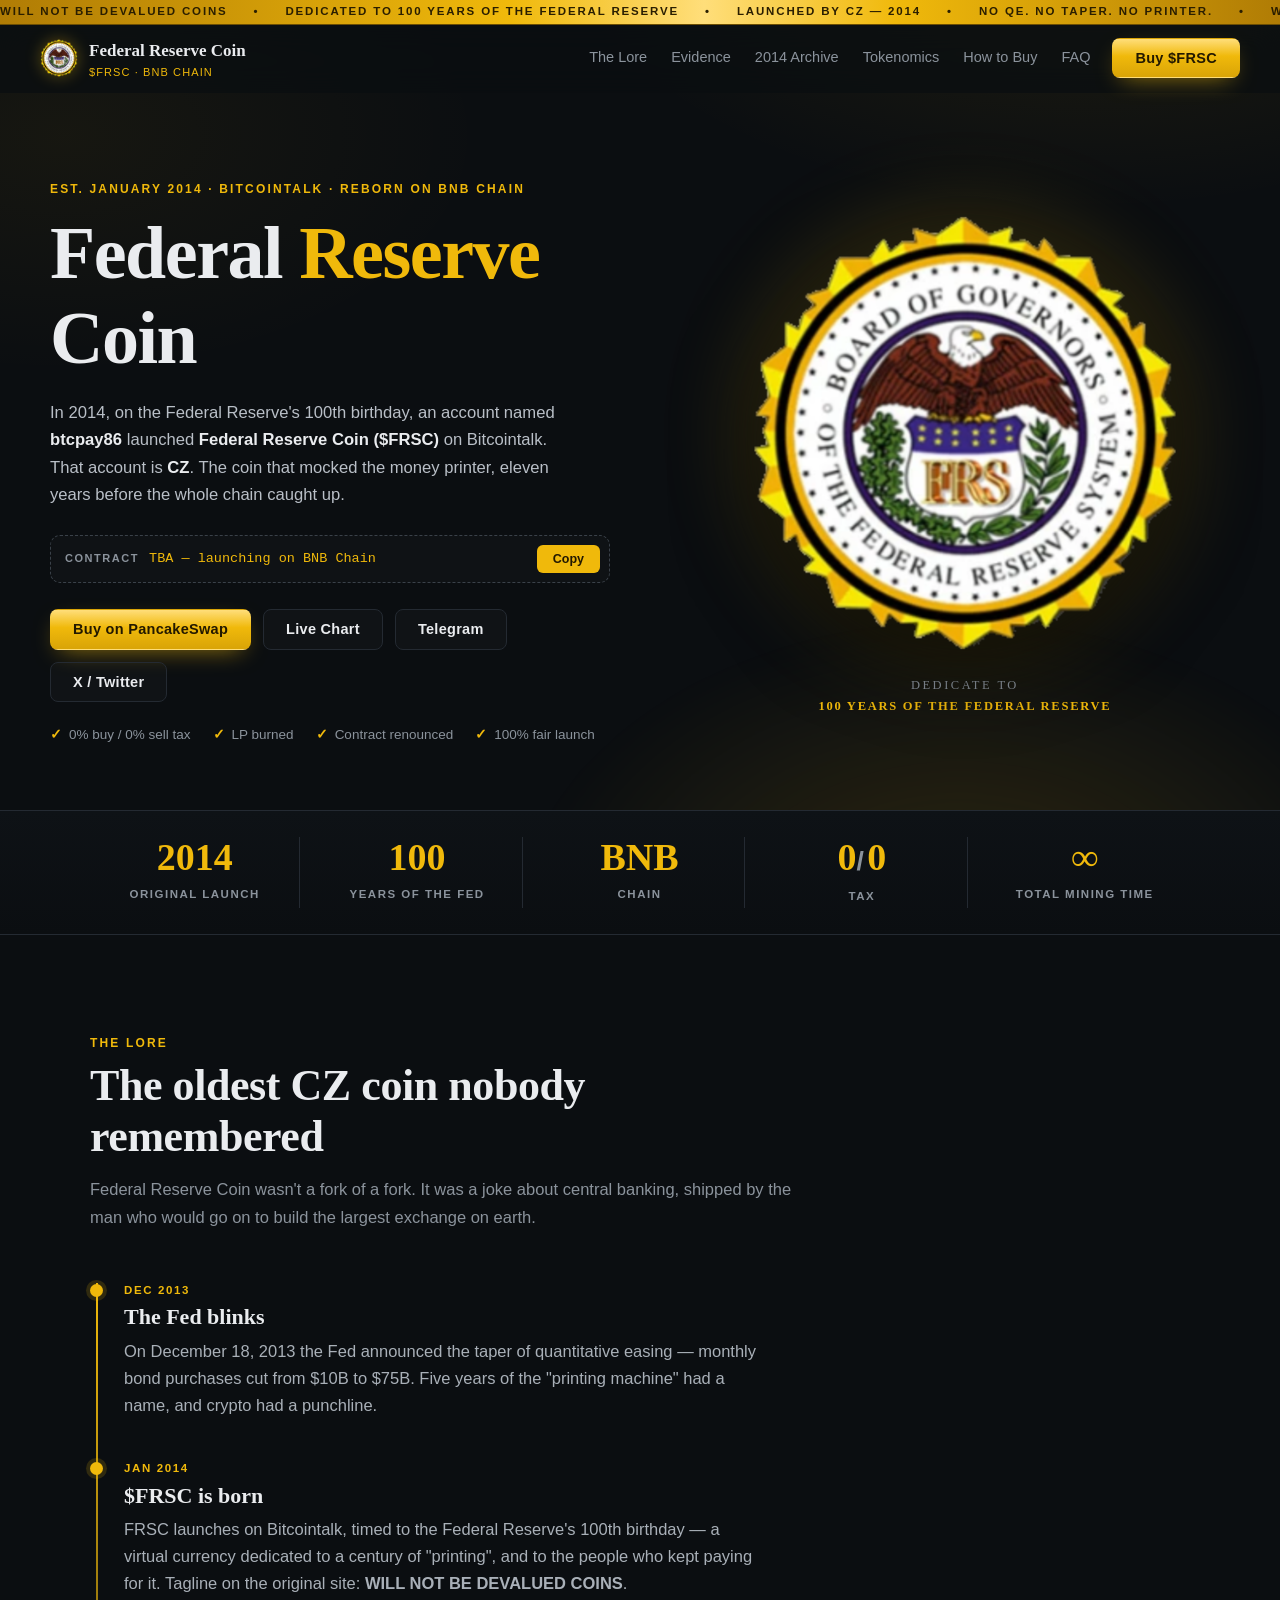
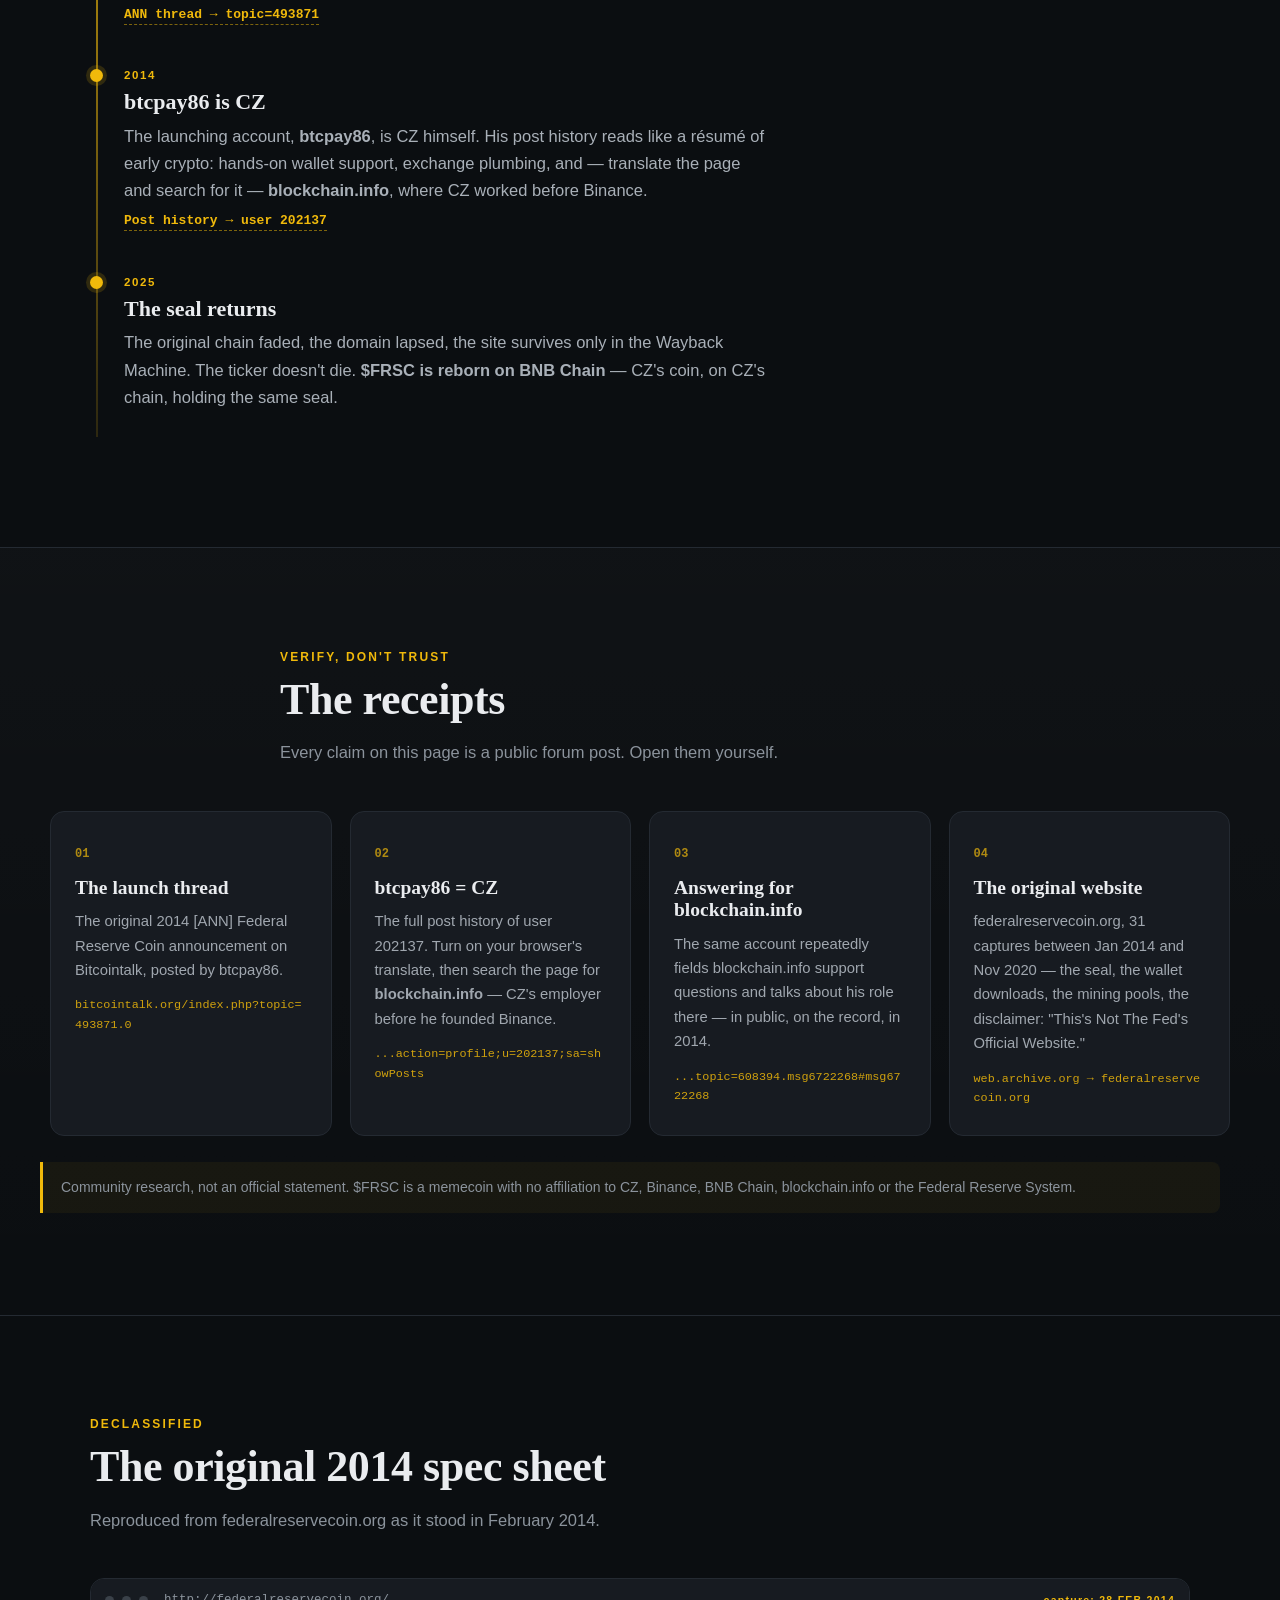
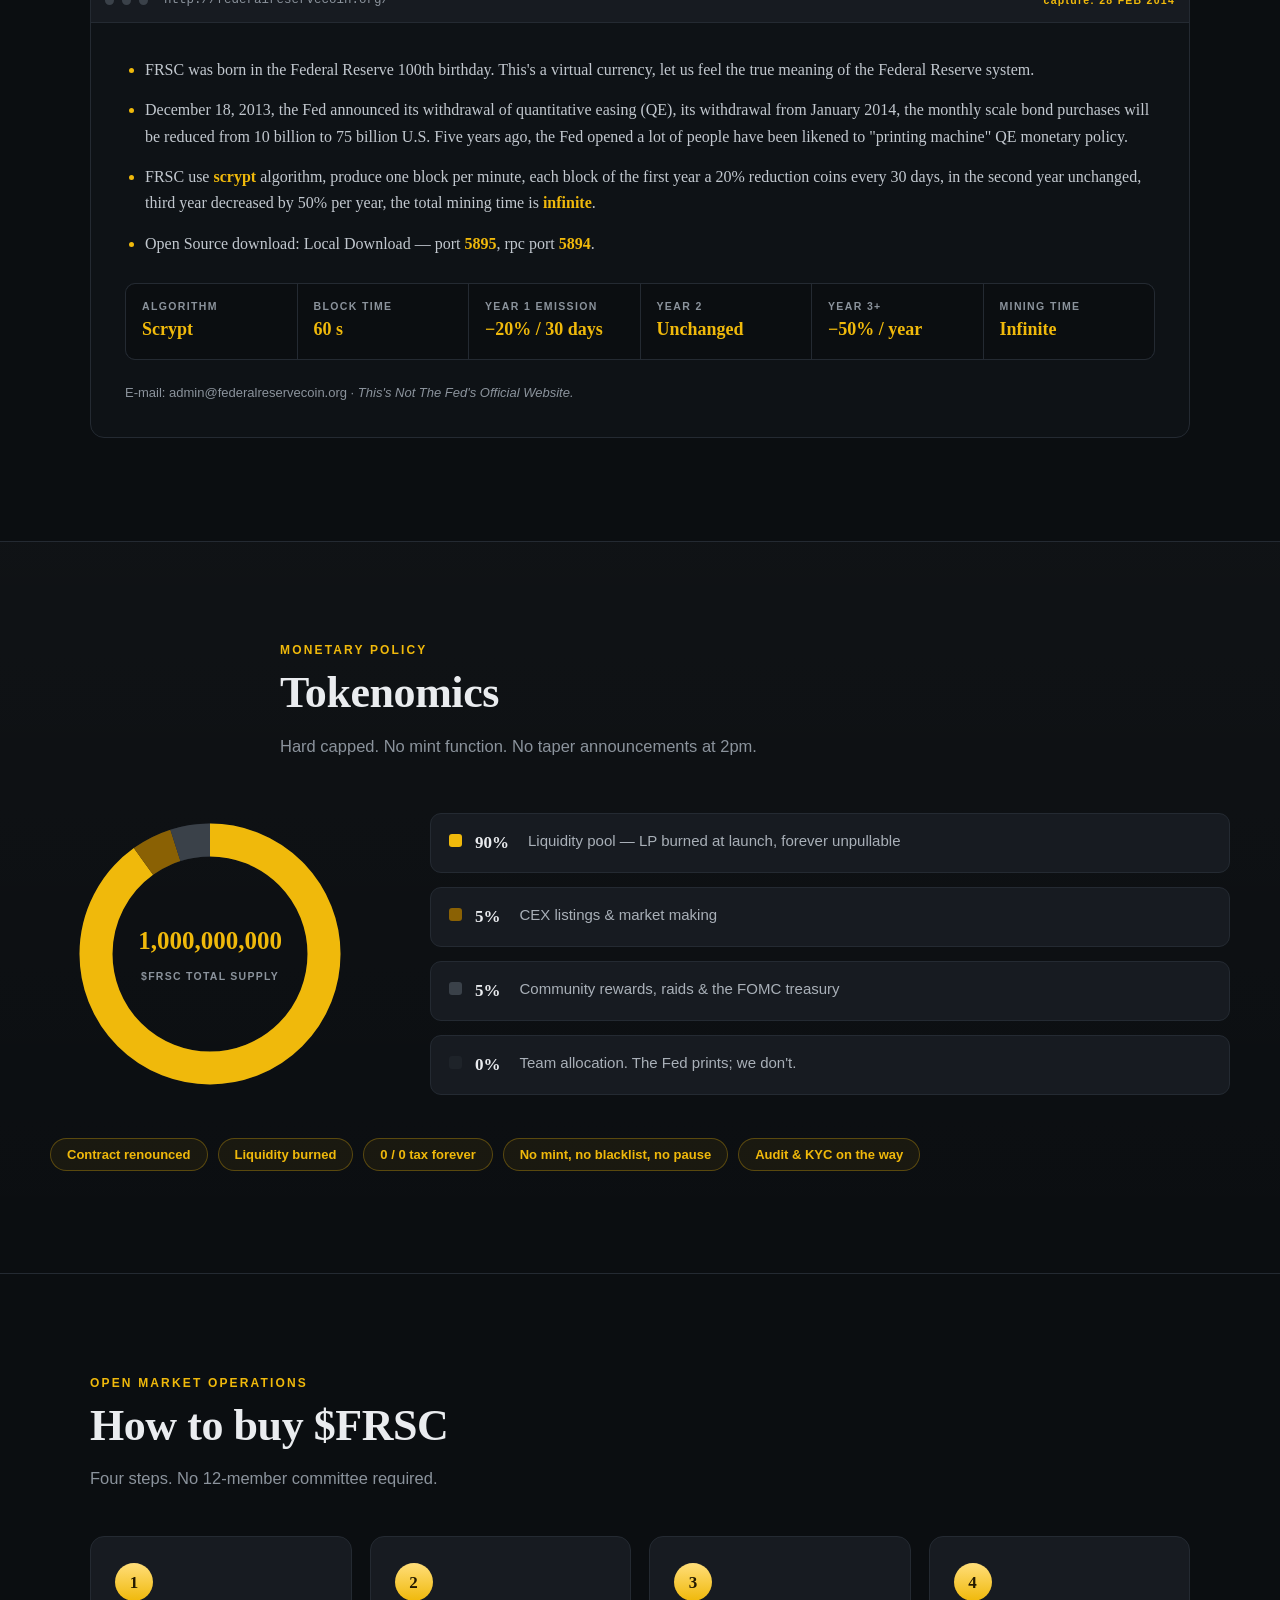
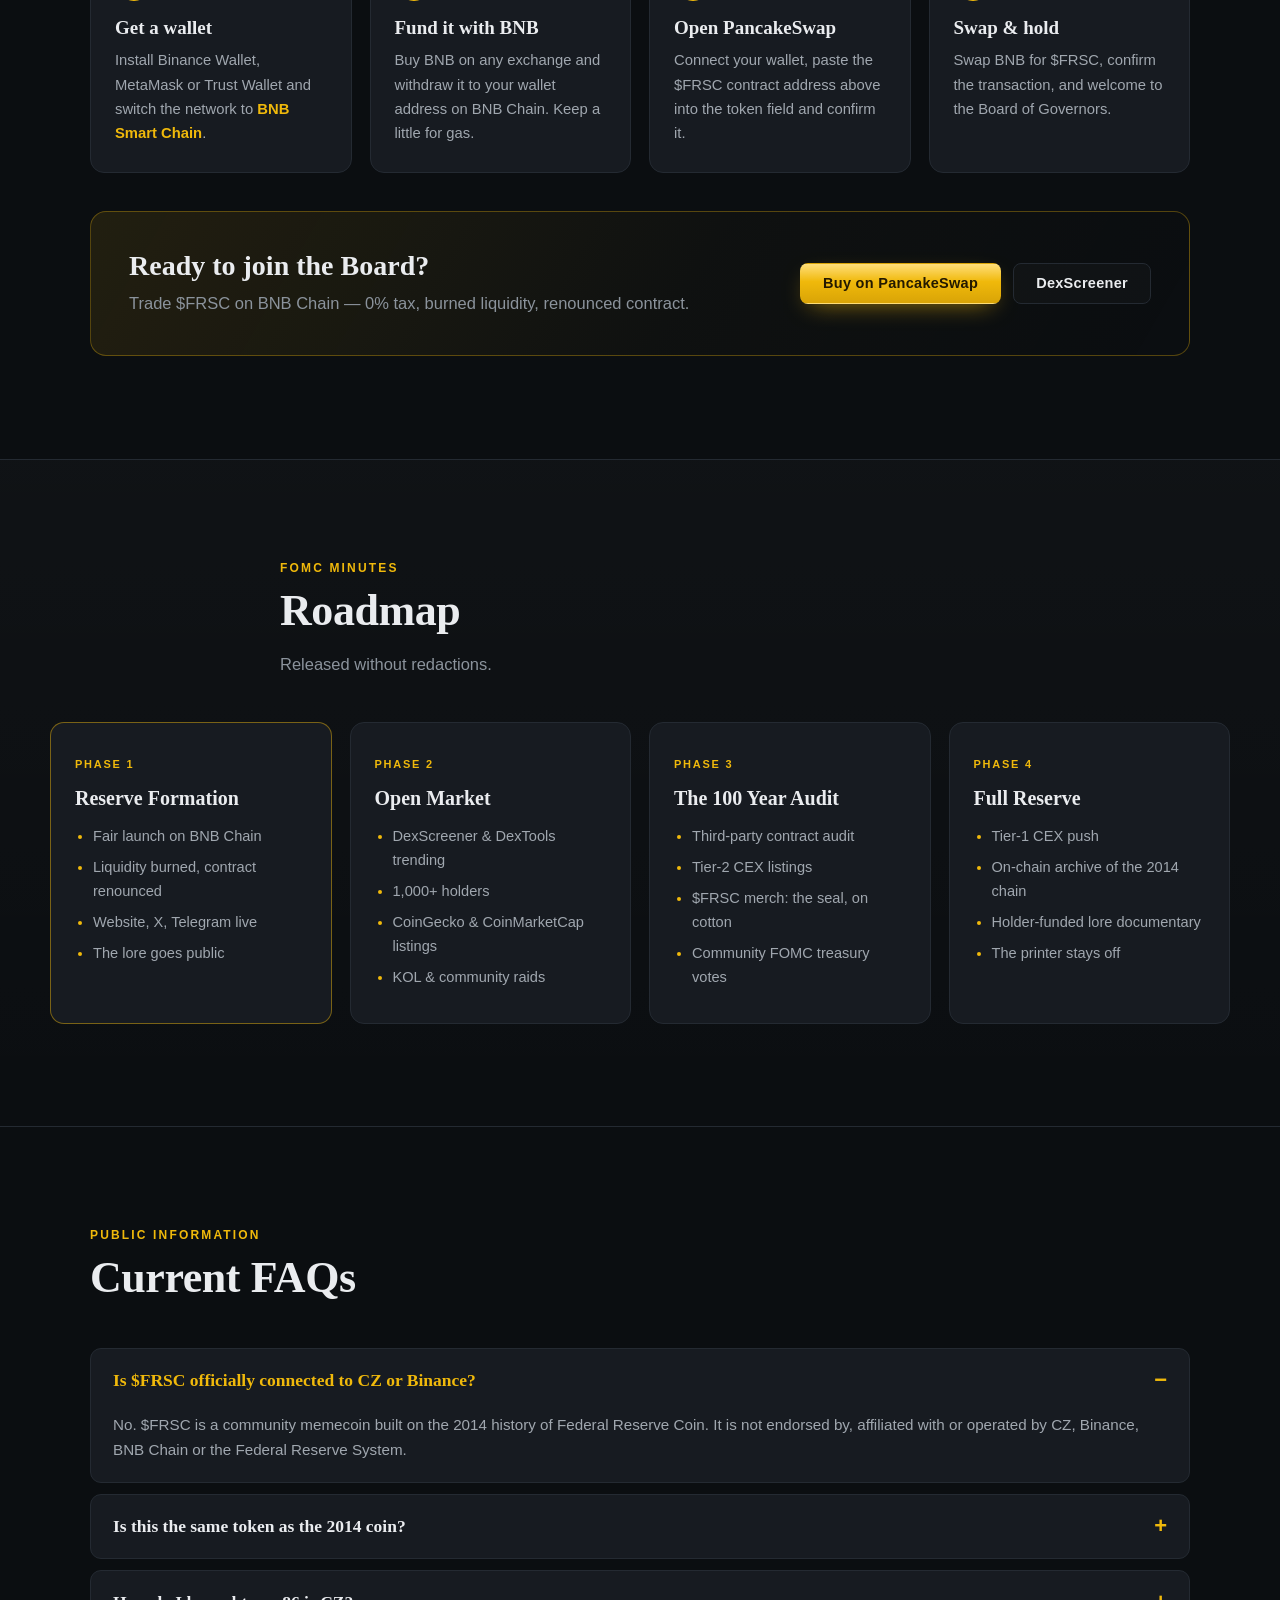
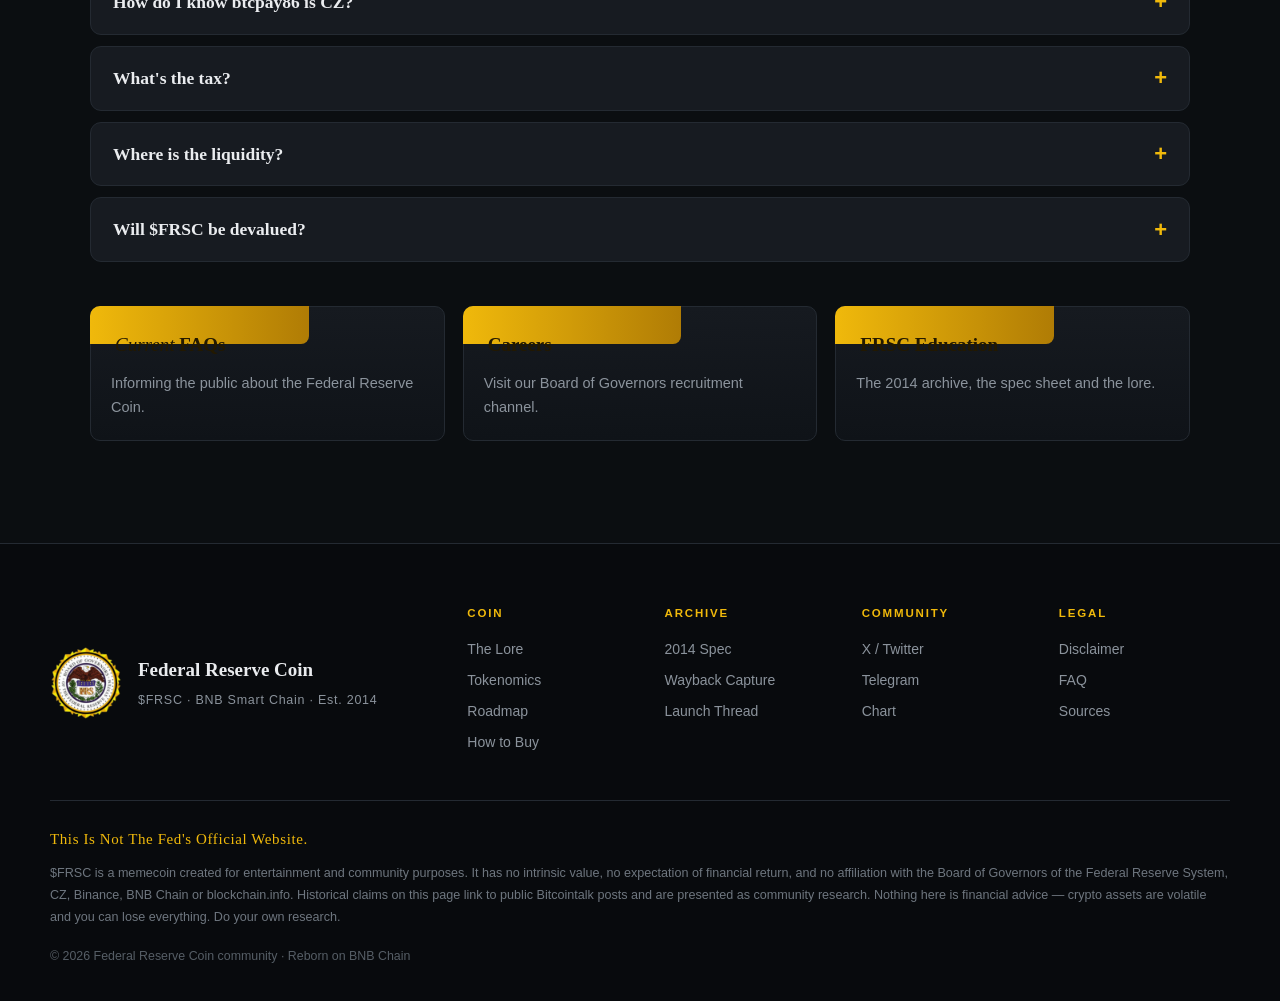
==== archive/v1-current/index.html @ a29f8499 "v2: Research Portal layout (institutional case-file design), site search, scrollspy; archive v1 unde" ====
<!doctype html>
<html lang="en">
<head>
<meta charset="utf-8">
<meta name="viewport" content="width=device-width, initial-scale=1">
<title>Federal Reserve Coin ($FRSC) &mdash; Launched by CZ in 2014. Reborn on BNB Chain.</title>
<meta name="description" content="Federal Reserve Coin ($FRSC) was launched in 2014 on Bitcointalk by btcpay86 - CZ. Born on the Fed's 100th birthday. Now reborn on BNB Chain.">
<meta property="og:title" content="Federal Reserve Coin ($FRSC)">
<meta property="og:description" content="Launched by CZ in 2014. Dedicated to 100 years of the Federal Reserve. Reborn on BNB Chain.">
<meta property="og:image" content="../../assets/frsc-seal.png">
<meta name="theme-color" content="#0B0E11">
<link rel="icon" href="../../assets/frsc-seal.png">
<link rel="stylesheet" href="styles.css">
</head>
<body>

<!-- top ticker -->
<div class="ticker" aria-hidden="true">
  <div class="ticker__track">
    <span>WILL NOT BE DEVALUED COINS</span><span>&bull;</span>
    <span>DEDICATED TO 100 YEARS OF THE FEDERAL RESERVE</span><span>&bull;</span>
    <span>LAUNCHED BY CZ &mdash; 2014</span><span>&bull;</span>
    <span>NO QE. NO TAPER. NO PRINTER.</span><span>&bull;</span>
    <span>WILL NOT BE DEVALUED COINS</span><span>&bull;</span>
    <span>DEDICATED TO 100 YEARS OF THE FEDERAL RESERVE</span><span>&bull;</span>
    <span>LAUNCHED BY CZ &mdash; 2014</span><span>&bull;</span>
    <span>NO QE. NO TAPER. NO PRINTER.</span><span>&bull;</span>
  </div>
</div>

<!-- nav -->
<header class="nav" id="nav">
  <a class="nav__brand" href="#top">
    <img src="../../assets/frsc-seal.png" alt="" width="38" height="38">
    <span>Federal Reserve Coin<small>$FRSC &middot; BNB Chain</small></span>
  </a>
  <nav class="nav__links">
    <a href="#lore">The Lore</a>
    <a href="#evidence">Evidence</a>
    <a href="#archive">2014 Archive</a>
    <a href="#tokenomics">Tokenomics</a>
    <a href="#buy">How to Buy</a>
    <a href="#faq">FAQ</a>
  </nav>
  <a class="btn btn--gold nav__cta" href="#buy">Buy $FRSC</a>
  <button class="nav__burger" id="burger" aria-label="Menu" aria-expanded="false"><span></span><span></span><span></span></button>
</header>

<main id="top">

<!-- hero -->
<section class="hero">
  <div class="hero__glow" aria-hidden="true"></div>
  <div class="hero__grid">
    <div class="hero__copy reveal">
      <p class="eyebrow">Est. January 2014 &middot; Bitcointalk &middot; Reborn on BNB Chain</p>
      <h1>Federal <span class="gold">Reserve</span> Coin</h1>
      <p class="lead">
        In 2014, on the Federal Reserve's 100th birthday, an account named
        <b>btcpay86</b> launched <b>Federal Reserve Coin ($FRSC)</b> on Bitcointalk.
        That account is <b>CZ</b>. The coin that mocked the money printer,
        eleven years before the whole chain caught up.
      </p>

      <div class="ca">
        <span class="ca__label">Contract</span>
        <code id="ca">TBA &mdash; launching on BNB Chain</code>
        <button class="ca__btn" id="copyCa" data-copy="#ca">Copy</button>
      </div>

      <div class="hero__btns">
        <a class="btn btn--gold" href="#buy">Buy on PancakeSwap</a>
        <a class="btn btn--ghost" href="https://dexscreener.com/bsc" target="_blank" rel="noopener" data-link="chart">Live Chart</a>
        <a class="btn btn--ghost" href="https://t.me/" target="_blank" rel="noopener" data-link="telegram">Telegram</a>
        <a class="btn btn--ghost" href="https://x.com/" target="_blank" rel="noopener" data-link="x">X / Twitter</a>
      </div>

      <ul class="hero__mini">
        <li>0% buy / 0% sell tax</li>
        <li>LP burned</li>
        <li>Contract renounced</li>
        <li>100% fair launch</li>
      </ul>
    </div>

    <div class="hero__seal reveal">
      <div class="seal">
        <img src="../../assets/frsc-seal.png" alt="Board of Governors of the Federal Reserve System seal" width="440" height="440">
      </div>
      <p class="seal__cap">DEDICATE TO<br><b>100 YEARS OF THE FEDERAL RESERVE</b></p>
    </div>
  </div>
</section>

<!-- stat strip -->
<section class="strip">
  <div class="strip__in">
    <div class="stat"><b>2014</b><span>Original launch</span></div>
    <div class="stat"><b>100</b><span>Years of the Fed</span></div>
    <div class="stat"><b>BNB</b><span>Chain</span></div>
    <div class="stat"><b>0<span class="u">/</span>0</b><span>Tax</span></div>
    <div class="stat"><b>&infin;</b><span>Total mining time</span></div>
  </div>
</section>

<!-- lore -->
<section class="sec" id="lore">
  <div class="sec__head reveal">
    <p class="kicker">The Lore</p>
    <h2>The oldest CZ coin nobody remembered</h2>
    <p class="sub">
      Federal Reserve Coin wasn't a fork of a fork. It was a joke about central banking,
      shipped by the man who would go on to build the largest exchange on earth.
    </p>
  </div>

  <ol class="timeline">
    <li class="reveal">
      <span class="timeline__year">Dec 2013</span>
      <h3>The Fed blinks</h3>
      <p>On December 18, 2013 the Fed announced the taper of quantitative easing &mdash; monthly
        bond purchases cut from $10B to $75B. Five years of the "printing machine" had a name,
        and crypto had a punchline.</p>
    </li>
    <li class="reveal">
      <span class="timeline__year">Jan 2014</span>
      <h3>$FRSC is born</h3>
      <p>FRSC launches on Bitcointalk, timed to the Federal Reserve's 100th birthday &mdash;
        a virtual currency dedicated to a century of "printing", and to the people who kept paying for it.
        Tagline on the original site: <b>WILL NOT BE DEVALUED COINS</b>.</p>
      <a class="src" href="https://bitcointalk.org/index.php?topic=493871.0" target="_blank" rel="noopener">ANN thread &rarr; topic=493871</a>
    </li>
    <li class="reveal">
      <span class="timeline__year">2014</span>
      <h3>btcpay86 is CZ</h3>
      <p>The launching account, <b>btcpay86</b>, is CZ himself. His post history reads like a
        r&eacute;sum&eacute; of early crypto: hands-on wallet support, exchange plumbing, and &mdash; translate the
        page and search for it &mdash; <b>blockchain.info</b>, where CZ worked before Binance.</p>
      <a class="src" href="https://bitcointalk.org/index.php?action=profile;u=202137;sa=showPosts" target="_blank" rel="noopener">Post history &rarr; user 202137</a>
    </li>
    <li class="reveal">
      <span class="timeline__year">2025</span>
      <h3>The seal returns</h3>
      <p>The original chain faded, the domain lapsed, the site survives only in the Wayback
        Machine. The ticker doesn't die. <b>$FRSC is reborn on BNB Chain</b> &mdash; CZ's coin,
        on CZ's chain, holding the same seal.</p>
    </li>
  </ol>
</section>

<!-- evidence -->
<section class="sec sec--alt" id="evidence">
  <div class="sec__head reveal">
    <p class="kicker">Verify, don't trust</p>
    <h2>The receipts</h2>
    <p class="sub">Every claim on this page is a public forum post. Open them yourself.</p>
  </div>

  <div class="cards">
    <a class="card reveal" href="https://bitcointalk.org/index.php?topic=493871.0" target="_blank" rel="noopener">
      <span class="card__n">01</span>
      <h3>The launch thread</h3>
      <p>The original 2014 [ANN] Federal Reserve Coin announcement on Bitcointalk, posted by btcpay86.</p>
      <code>bitcointalk.org/index.php?topic=493871.0</code>
    </a>
    <a class="card reveal" href="https://bitcointalk.org/index.php?action=profile;u=202137;sa=showPosts" target="_blank" rel="noopener">
      <span class="card__n">02</span>
      <h3>btcpay86 = CZ</h3>
      <p>The full post history of user 202137. Turn on your browser's translate, then search the page for
        <b>blockchain.info</b> &mdash; CZ's employer before he founded Binance.</p>
      <code>...action=profile;u=202137;sa=showPosts</code>
    </a>
    <a class="card reveal" href="https://bitcointalk.org/index.php?topic=608394.msg6722268#msg6722268" target="_blank" rel="noopener">
      <span class="card__n">03</span>
      <h3>Answering for blockchain.info</h3>
      <p>The same account repeatedly fields blockchain.info support questions and talks about his
        role there &mdash; in public, on the record, in 2014.</p>
      <code>...topic=608394.msg6722268#msg6722268</code>
    </a>
    <a class="card reveal" href="https://web.archive.org/web/2014/http://federalreservecoin.org/" target="_blank" rel="noopener">
      <span class="card__n">04</span>
      <h3>The original website</h3>
      <p>federalreservecoin.org, 31 captures between Jan 2014 and Nov 2020 &mdash; the seal, the wallet
        downloads, the mining pools, the disclaimer: "This's Not The Fed's Official Website."</p>
      <code>web.archive.org &rarr; federalreservecoin.org</code>
    </a>
  </div>

  <p class="note reveal">
    Community research, not an official statement. $FRSC is a memecoin with no affiliation to
    CZ, Binance, BNB Chain, blockchain.info or the Federal Reserve System.
  </p>
</section>

<!-- archive: original 2014 spec -->
<section class="sec" id="archive">
  <div class="sec__head reveal">
    <p class="kicker">Declassified</p>
    <h2>The original 2014 spec sheet</h2>
    <p class="sub">Reproduced from federalreservecoin.org as it stood in February 2014.</p>
  </div>

  <div class="archive reveal">
    <div class="archive__bar">
      <span class="dot"></span><span class="dot"></span><span class="dot"></span>
      <code>http://federalreservecoin.org/</code>
      <span class="archive__cap">capture: 28 FEB 2014</span>
    </div>
    <div class="archive__body">
      <ul class="oldlist">
        <li>FRSC was born in the Federal Reserve 100th birthday. This's a virtual currency, let us feel the true meaning of the Federal Reserve system.</li>
        <li>December 18, 2013, the Fed announced its withdrawal of quantitative easing (QE), its withdrawal from January 2014, the monthly scale bond purchases will be reduced from 10 billion to 75 billion U.S. Five years ago, the Fed opened a lot of people have been likened to "printing machine" QE monetary policy.</li>
        <li>FRSC use <b>scrypt</b> algorithm, produce one block per minute, each block of the first year a 20% reduction coins every 30 days, in the second year unchanged, third year decreased by 50% per year, the total mining time is <b>infinite</b>.</li>
        <li>Open Source download: Local Download &mdash; port <b>5895</b>, rpc port <b>5894</b>.</li>
      </ul>
      <div class="archive__meta">
        <div><span>Algorithm</span><b>Scrypt</b></div>
        <div><span>Block time</span><b>60 s</b></div>
        <div><span>Year 1 emission</span><b>&minus;20% / 30 days</b></div>
        <div><span>Year 2</span><b>Unchanged</b></div>
        <div><span>Year 3+</span><b>&minus;50% / year</b></div>
        <div><span>Mining time</span><b>Infinite</b></div>
      </div>
      <p class="archive__foot">E-mail: admin@federalreservecoin.org &middot; <i>This's Not The Fed's Official Website.</i></p>
    </div>
  </div>
</section>

<!-- tokenomics -->
<section class="sec sec--alt" id="tokenomics">
  <div class="sec__head reveal">
    <p class="kicker">Monetary policy</p>
    <h2>Tokenomics</h2>
    <p class="sub">Hard capped. No mint function. No taper announcements at 2pm.</p>
  </div>

  <div class="tok">
    <div class="tok__chart reveal" role="img" aria-label="Supply distribution: 90% liquidity, 5% CEX and market making, 5% community">
      <svg viewBox="0 0 200 200">
        <circle class="ring ring--bg" cx="100" cy="100" r="76"/>
        <circle class="ring ring--a" cx="100" cy="100" r="76"/>
        <circle class="ring ring--b" cx="100" cy="100" r="76"/>
        <circle class="ring ring--c" cx="100" cy="100" r="76"/>
      </svg>
      <div class="tok__center"><b>1,000,000,000</b><span>$FRSC total supply</span></div>
    </div>
    <ul class="tok__legend">
      <li class="reveal"><i style="--c:#F0B90B"></i><b>90%</b> Liquidity pool &mdash; LP burned at launch, forever unpullable</li>
      <li class="reveal"><i style="--c:#8A6104"></i><b>5%</b> CEX listings &amp; market making</li>
      <li class="reveal"><i style="--c:#3A4149"></i><b>5%</b> Community rewards, raids &amp; the FOMC treasury</li>
      <li class="reveal"><i style="--c:#1E2329"></i><b>0%</b> Team allocation. The Fed prints; we don't.</li>
    </ul>
  </div>

  <div class="pills">
    <span class="pill reveal">Contract renounced</span>
    <span class="pill reveal">Liquidity burned</span>
    <span class="pill reveal">0 / 0 tax forever</span>
    <span class="pill reveal">No mint, no blacklist, no pause</span>
    <span class="pill reveal">Audit &amp; KYC on the way</span>
  </div>
</section>

<!-- how to buy -->
<section class="sec" id="buy">
  <div class="sec__head reveal">
    <p class="kicker">Open market operations</p>
    <h2>How to buy $FRSC</h2>
    <p class="sub">Four steps. No 12-member committee required.</p>
  </div>

  <div class="steps">
    <div class="step reveal"><span>1</span><h3>Get a wallet</h3><p>Install Binance Wallet, MetaMask or Trust Wallet and switch the network to <b>BNB Smart Chain</b>.</p></div>
    <div class="step reveal"><span>2</span><h3>Fund it with BNB</h3><p>Buy BNB on any exchange and withdraw it to your wallet address on BNB Chain. Keep a little for gas.</p></div>
    <div class="step reveal"><span>3</span><h3>Open PancakeSwap</h3><p>Connect your wallet, paste the $FRSC contract address above into the token field and confirm it.</p></div>
    <div class="step reveal"><span>4</span><h3>Swap &amp; hold</h3><p>Swap BNB for $FRSC, confirm the transaction, and welcome to the Board of Governors.</p></div>
  </div>

  <div class="cta reveal" id="chart">
    <div>
      <h3>Ready to join the Board?</h3>
      <p>Trade $FRSC on BNB Chain &mdash; 0% tax, burned liquidity, renounced contract.</p>
    </div>
    <div class="cta__btns">
      <a class="btn btn--gold" href="https://pancakeswap.finance/" target="_blank" rel="noopener" data-link="swap">Buy on PancakeSwap</a>
      <a class="btn btn--ghost" href="https://dexscreener.com/bsc" target="_blank" rel="noopener" data-link="chart">DexScreener</a>
    </div>
  </div>
</section>

<!-- roadmap -->
<section class="sec sec--alt" id="roadmap">
  <div class="sec__head reveal">
    <p class="kicker">FOMC minutes</p>
    <h2>Roadmap</h2>
    <p class="sub">Released without redactions.</p>
  </div>
  <div class="road">
    <div class="road__item reveal"><span class="road__ph">Phase 1</span><h3>Reserve Formation</h3><ul><li>Fair launch on BNB Chain</li><li>Liquidity burned, contract renounced</li><li>Website, X, Telegram live</li><li>The lore goes public</li></ul></div>
    <div class="road__item reveal"><span class="road__ph">Phase 2</span><h3>Open Market</h3><ul><li>DexScreener &amp; DexTools trending</li><li>1,000+ holders</li><li>CoinGecko &amp; CoinMarketCap listings</li><li>KOL &amp; community raids</li></ul></div>
    <div class="road__item reveal"><span class="road__ph">Phase 3</span><h3>The 100 Year Audit</h3><ul><li>Third-party contract audit</li><li>Tier-2 CEX listings</li><li>$FRSC merch: the seal, on cotton</li><li>Community FOMC treasury votes</li></ul></div>
    <div class="road__item reveal"><span class="road__ph">Phase 4</span><h3>Full Reserve</h3><ul><li>Tier-1 CEX push</li><li>On-chain archive of the 2014 chain</li><li>Holder-funded lore documentary</li><li>The printer stays off</li></ul></div>
  </div>
</section>

<!-- faq -->
<section class="sec" id="faq">
  <div class="sec__head reveal">
    <p class="kicker">Public information</p>
    <h2>Current FAQs</h2>
  </div>

  <div class="faq">
    <details class="reveal" open><summary>Is $FRSC officially connected to CZ or Binance?</summary>
      <p>No. $FRSC is a community memecoin built on the 2014 history of Federal Reserve Coin. It is not
      endorsed by, affiliated with or operated by CZ, Binance, BNB Chain or the Federal Reserve System.</p></details>
    <details class="reveal"><summary>Is this the same token as the 2014 coin?</summary>
      <p>No. The 2014 FRSC was a standalone scrypt proof-of-work chain. This is a BEP-20 token on BNB Chain
      that revives the ticker, the seal and the story. The original chain is no longer maintained.</p></details>
    <details class="reveal"><summary>How do I know btcpay86 is CZ?</summary>
      <p>Read the account's public post history yourself &mdash; it's linked in <a href="#evidence">The receipts</a>.
      Translate the page, then search for <b>blockchain.info</b>: the account answers support questions for
      blockchain.info and discusses working there, which matches CZ's role before Binance. Draw your own conclusion.</p></details>
    <details class="reveal"><summary>What's the tax?</summary>
      <p>0% on buys, 0% on sells. Permanently. There is no mint function, no blacklist and no pause switch.</p></details>
    <details class="reveal"><summary>Where is the liquidity?</summary>
      <p>Burned at launch. The LP tokens are sent to the dead address, so the pool cannot be pulled.</p></details>
    <details class="reveal"><summary>Will $FRSC be devalued?</summary>
      <p>Per the 2014 homepage, in capitals, across the seal: <b>WILL NOT BE DEVALUED COINS</b>.</p></details>
  </div>

  <div class="oldcards">
    <a class="oldcard reveal" href="#faq"><h4><i>Current</i> FAQs</h4><p>Informing the public about the Federal Reserve Coin.</p></a>
    <a class="oldcard reveal" href="https://t.me/" target="_blank" rel="noopener" data-link="telegram"><h4>Careers</h4><p>Visit our Board of Governors recruitment channel.</p></a>
    <a class="oldcard reveal" href="#archive"><h4>FRSC Education</h4><p>The 2014 archive, the spec sheet and the lore.</p></a>
  </div>
</section>

</main>

<!-- footer -->
<footer class="foot">
  <div class="foot__top">
    <div class="foot__brand">
      <img src="../../assets/frsc-seal.png" alt="" width="72" height="72">
      <div>
        <b>Federal Reserve Coin</b>
        <span>$FRSC &middot; BNB Smart Chain &middot; Est. 2014</span>
      </div>
    </div>
    <nav class="foot__cols">
      <div><h5>Coin</h5><a href="#lore">The Lore</a><a href="#tokenomics">Tokenomics</a><a href="#roadmap">Roadmap</a><a href="#buy">How to Buy</a></div>
      <div><h5>Archive</h5><a href="#archive">2014 Spec</a><a href="https://web.archive.org/web/2014/http://federalreservecoin.org/" target="_blank" rel="noopener">Wayback Capture</a><a href="https://bitcointalk.org/index.php?topic=493871.0" target="_blank" rel="noopener">Launch Thread</a></div>
      <div><h5>Community</h5><a href="https://x.com/" target="_blank" rel="noopener" data-link="x">X / Twitter</a><a href="https://t.me/" target="_blank" rel="noopener" data-link="telegram">Telegram</a><a href="https://dexscreener.com/bsc" target="_blank" rel="noopener" data-link="chart">Chart</a></div>
      <div><h5>Legal</h5><a href="#disclaimer">Disclaimer</a><a href="#faq">FAQ</a><a href="#evidence">Sources</a></div>
    </nav>
  </div>

  <p class="foot__seal" id="disclaimer">This Is Not The Fed's Official Website.</p>
  <p class="foot__legal">
    $FRSC is a memecoin created for entertainment and community purposes. It has no intrinsic value,
    no expectation of financial return, and no affiliation with the Board of Governors of the Federal
    Reserve System, CZ, Binance, BNB Chain or blockchain.info. Historical claims on this page link to
    public Bitcointalk posts and are presented as community research. Nothing here is financial advice &mdash;
    crypto assets are volatile and you can lose everything. Do your own research.
  </p>
  <p class="foot__copy">&copy; <span id="year">2025</span> Federal Reserve Coin community &middot; Reborn on BNB Chain</p>
</footer>

<script src="app.js"></script>
</body>
</html>
---- archive/v1-current/styles.css ----
/* ═══ Federal Reserve Coin — BNB theme ═══ */
:root{
  --bg:#0B0E11;
  --bg2:#12161C;
  --card:#171B21;
  --line:#242A32;
  --gold:#F0B90B;
  --gold-l:#FFDE7A;
  --gold-d:#B07C05;
  --txt:#EAECEF;
  --mut:#8B939C;
  --serif:Georgia,"Times New Roman",Times,serif;
  --sans:"Inter",-apple-system,BlinkMacSystemFont,"Segoe UI",Roboto,Helvetica,Arial,sans-serif;
  --mono:"SFMono-Regular",Consolas,"Liberation Mono",Menlo,monospace;
  --max:1180px;
}
*{box-sizing:border-box}
html{scroll-behavior:smooth;scroll-padding-top:88px;-webkit-text-size-adjust:100%}
body{
  margin:0;background:var(--bg);color:var(--txt);font-family:var(--sans);
  font-size:16.5px;line-height:1.65;overflow-x:hidden;
  background-image:
    radial-gradient(900px 500px at 85% -10%,rgba(240,185,11,.10),transparent 60%),
    radial-gradient(700px 400px at 5% 15%,rgba(240,185,11,.05),transparent 60%);
  background-attachment:fixed;
}
img{max-width:100%;height:auto;display:block}
a{color:inherit;text-decoration:none}
h1,h2,h3,h4,h5{font-family:var(--serif);font-weight:700;line-height:1.15;margin:0}
code{font-family:var(--mono)}
.gold{color:var(--gold)}

/* ── ticker ── */
.ticker{position:relative;z-index:60;overflow:hidden;background:linear-gradient(90deg,var(--gold-d),var(--gold) 40%,var(--gold-l) 55%,var(--gold) 70%,var(--gold-d));border-bottom:1px solid #6b4d03}
.ticker__track{display:flex;gap:26px;width:max-content;padding:6px 0;animation:slide 42s linear infinite}
.ticker__track span{color:#2A1E00;font:700 11.5px/1 var(--sans);letter-spacing:.16em;white-space:nowrap;text-transform:uppercase}
@keyframes slide{to{transform:translateX(-50%)}}

/* ── nav ── */
.nav{position:sticky;top:0;z-index:50;display:flex;align-items:center;gap:22px;
  padding:12px clamp(16px,4vw,40px);border-bottom:1px solid transparent;
  background:rgba(11,14,17,.72);backdrop-filter:blur(14px);transition:.25s}
.nav.is-stuck{border-bottom-color:var(--line);background:rgba(11,14,17,.94)}
.nav__brand{display:flex;align-items:center;gap:11px;font-family:var(--serif);font-weight:700;font-size:17px;margin-right:auto}
.nav__brand small{display:block;font:500 11px/1.4 var(--sans);color:var(--gold);letter-spacing:.1em;text-transform:uppercase}
.nav__brand img{filter:drop-shadow(0 0 8px rgba(240,185,11,.35))}
.nav__links{display:flex;gap:24px;font-size:14.5px;color:var(--mut)}
.nav__links a{position:relative;padding:4px 0;transition:color .18s}
.nav__links a:hover{color:var(--gold)}
.nav__links a::after{content:"";position:absolute;left:0;bottom:0;width:0;height:1.5px;background:var(--gold);transition:width .22s}
.nav__links a:hover::after{width:100%}
.nav__burger{display:none;flex-direction:column;gap:5px;background:none;border:0;padding:8px;cursor:pointer}
.nav__burger span{width:22px;height:2px;background:var(--gold);transition:.2s}

/* ── buttons ── */
.btn{display:inline-flex;align-items:center;justify-content:center;gap:8px;
  padding:12px 22px;border-radius:8px;font:600 14.5px/1 var(--sans);letter-spacing:.02em;
  border:1px solid transparent;cursor:pointer;transition:transform .18s,box-shadow .18s,background .18s,color .18s;white-space:nowrap}
.btn--gold{background:linear-gradient(180deg,var(--gold-l),var(--gold) 45%,#D9A407);color:#231900;box-shadow:0 8px 24px -10px rgba(240,185,11,.7)}
.btn--gold:hover{transform:translateY(-2px);box-shadow:0 14px 32px -10px rgba(240,185,11,.85)}
.btn--ghost{border-color:var(--line);color:var(--txt);background:rgba(255,255,255,.02)}
.btn--ghost:hover{border-color:var(--gold);color:var(--gold);transform:translateY(-2px)}

/* ── hero ── */
.hero{position:relative;padding:clamp(48px,7vw,92px) clamp(16px,4vw,40px) clamp(40px,5vw,64px);overflow:hidden}
.hero__glow{position:absolute;inset:auto -10% -60% 40%;height:620px;
  background:radial-gradient(closest-side,rgba(240,185,11,.16),transparent);filter:blur(10px);pointer-events:none}
.hero__grid{position:relative;max-width:var(--max);margin:0 auto;display:grid;grid-template-columns:1.05fr .95fr;gap:clamp(28px,5vw,64px);align-items:center}
.eyebrow{margin:0 0 16px;font:600 12px/1 var(--sans);letter-spacing:.18em;text-transform:uppercase;color:var(--gold)}
.hero h1{font-size:clamp(40px,6.4vw,74px);letter-spacing:-.02em}
.lead{margin:18px 0 26px;font-size:clamp(16px,1.3vw,18.5px);color:#B9BFC7;max-width:56ch}
.lead b{color:var(--txt)}

.ca{display:flex;align-items:center;gap:10px;flex-wrap:wrap;padding:9px 9px 9px 14px;
  border:1px dashed #3A4149;border-radius:10px;background:rgba(255,255,255,.02);max-width:560px}
.ca__label{font:600 11px/1 var(--sans);letter-spacing:.14em;text-transform:uppercase;color:var(--mut)}
.ca code{flex:1;min-width:150px;font-size:13.5px;color:var(--gold);overflow:hidden;text-overflow:ellipsis;white-space:nowrap}
.ca__btn{padding:8px 16px;border-radius:6px;border:0;background:var(--gold);color:#231900;font:700 12.5px/1 var(--sans);cursor:pointer;transition:.18s}
.ca__btn:hover{background:var(--gold-l)}
.ca__btn.ok{background:#1E9E5A;color:#fff}

.hero__btns{display:flex;flex-wrap:wrap;gap:12px;margin:26px 0 22px}
.hero__mini{display:flex;flex-wrap:wrap;gap:8px 22px;list-style:none;margin:0;padding:0;font-size:13.5px;color:var(--mut)}
.hero__mini li::before{content:"✓";color:var(--gold);margin-right:7px;font-weight:700}

.hero__seal{text-align:center}
.seal{position:relative;display:inline-block;animation:float 7s ease-in-out infinite}
.seal::after{content:"";position:absolute;inset:6%;border-radius:50%;box-shadow:0 0 90px 20px rgba(240,185,11,.22);z-index:-1}
.seal img{width:min(440px,78vw);filter:drop-shadow(0 24px 40px rgba(0,0,0,.6))}
@keyframes float{50%{transform:translateY(-14px)}}
.seal__cap{margin:14px 0 0;font-family:var(--serif);font-size:12.5px;letter-spacing:.2em;color:var(--mut);text-transform:uppercase}
.seal__cap b{color:var(--gold);letter-spacing:.14em}

/* ── stat strip ── */
.strip{border-block:1px solid var(--line);background:linear-gradient(180deg,#0E1216,#0B0E11)}
.strip__in{max-width:var(--max);margin:0 auto;display:grid;grid-template-columns:repeat(5,1fr);gap:12px;padding:26px clamp(16px,4vw,40px)}
.stat{text-align:center;border-right:1px solid var(--line)}
.stat:last-child{border-right:0}
.stat b{display:block;font-family:var(--serif);font-size:clamp(26px,3vw,38px);color:var(--gold);line-height:1.1}
.stat .u{color:var(--mut);font-size:.7em}
.stat span{font:600 11.5px/1.4 var(--sans);letter-spacing:.13em;text-transform:uppercase;color:var(--mut)}

/* ── section shell ── */
.sec{max-width:var(--max);margin:0 auto;padding:clamp(56px,8vw,104px) clamp(16px,4vw,40px)}
.sec--alt{max-width:none;background:linear-gradient(180deg,rgba(255,255,255,.018),transparent);border-block:1px solid var(--line)}
.sec--alt>*{max-width:var(--max);margin-inline:auto}
.sec__head{max-width:720px;margin-bottom:44px}
.kicker{margin:0 0 12px;font:600 12px/1 var(--sans);letter-spacing:.18em;text-transform:uppercase;color:var(--gold)}
.sec h2{font-size:clamp(28px,3.9vw,44px);letter-spacing:-.01em}
.sub{margin:14px 0 0;color:var(--mut);font-size:16.5px}

/* ── timeline ── */
.timeline{list-style:none;margin:0;padding:0 0 0 34px;position:relative}
.timeline::before{content:"";position:absolute;left:6px;top:8px;bottom:8px;width:1.5px;background:linear-gradient(180deg,var(--gold),rgba(240,185,11,.15))}
.timeline li{position:relative;padding:0 0 34px}
.timeline li::before{content:"";position:absolute;left:-34px;top:9px;width:13px;height:13px;border-radius:50%;
  background:var(--gold);box-shadow:0 0 0 4px rgba(240,185,11,.16)}
.timeline__year{display:inline-block;font:700 11.5px/1 var(--sans);letter-spacing:.14em;text-transform:uppercase;color:var(--gold);margin-bottom:8px}
.timeline h3{font-size:22px;margin-bottom:8px}
.timeline p{margin:0;color:#A9B0B8;max-width:70ch}
.src{display:inline-block;margin-top:10px;font:600 13px/1 var(--mono);color:var(--gold);border-bottom:1px dashed rgba(240,185,11,.5);padding-bottom:3px}
.src:hover{color:var(--gold-l)}

/* ── cards ── */
.cards{display:grid;grid-template-columns:repeat(auto-fit,minmax(270px,1fr));gap:18px}
.card{position:relative;padding:26px 24px;border:1px solid var(--line);border-radius:14px;background:var(--card);
  transition:transform .2s,border-color .2s,box-shadow .2s;overflow:hidden}
.card::before{content:"";position:absolute;inset:0 0 auto;height:2px;background:linear-gradient(90deg,transparent,var(--gold),transparent);opacity:0;transition:.25s}
.card:hover{transform:translateY(-4px);border-color:rgba(240,185,11,.45);box-shadow:0 20px 40px -24px rgba(0,0,0,.9)}
.card:hover::before{opacity:1}
.card__n{font:700 12px/1 var(--mono);color:var(--gold);opacity:.7}
.card h3{margin:12px 0 10px;font-size:19.5px}
.card p{margin:0 0 14px;color:#A0A7AF;font-size:14.8px}
.card code{display:block;font-size:11.8px;color:var(--gold);opacity:.85;word-break:break-all}
.note{margin:26px 0 0;padding:14px 18px;border-left:3px solid var(--gold);background:rgba(240,185,11,.05);
  border-radius:0 8px 8px 0;color:var(--mut);font-size:14px}

/* ── archive block ── */
.archive{border:1px solid var(--line);border-radius:14px;overflow:hidden;background:#0E1216}
.archive__bar{display:flex;align-items:center;gap:8px;padding:11px 14px;background:#171B21;border-bottom:1px solid var(--line)}
.archive__bar .dot{width:9px;height:9px;border-radius:50%;background:#3A4149}
.archive__bar code{margin-left:8px;font-size:12.5px;color:var(--mut);overflow:hidden;text-overflow:ellipsis;white-space:nowrap}
.archive__cap{margin-left:auto;font:700 10.5px/1 var(--sans);letter-spacing:.12em;color:var(--gold);white-space:nowrap}
.archive__body{padding:clamp(20px,3vw,34px)}
.oldlist{margin:0;padding-left:20px;font-family:var(--serif);font-size:16px;color:#C2C8CF}
.oldlist li{margin-bottom:14px}
.oldlist li::marker{color:var(--gold)}
.oldlist b{color:var(--gold)}
.archive__meta{display:grid;grid-template-columns:repeat(auto-fit,minmax(150px,1fr));gap:1px;margin-top:26px;background:var(--line);border:1px solid var(--line);border-radius:10px;overflow:hidden}
.archive__meta div{background:#0B0E11;padding:14px 16px}
.archive__meta span{display:block;font:600 10.5px/1.6 var(--sans);letter-spacing:.13em;text-transform:uppercase;color:var(--mut)}
.archive__meta b{font-family:var(--serif);font-size:18px;color:var(--gold)}
.archive__foot{margin:22px 0 0;font-size:13px;color:var(--mut)}

/* ── tokenomics ── */
.tok{display:grid;grid-template-columns:320px 1fr;gap:clamp(28px,5vw,60px);align-items:center}
.tok__chart{position:relative;display:grid;place-items:center}
.tok__chart svg{width:100%;max-width:300px;transform:rotate(-90deg)}
.ring{fill:none;stroke-width:22;stroke-linecap:butt}
.ring--bg{stroke:#1E2329}
.ring--a{stroke:var(--gold);stroke-dasharray:429.7 477.5;stroke-dashoffset:0}
.ring--b{stroke:#8A6104;stroke-dasharray:23.9 477.5;stroke-dashoffset:-429.7}
.ring--c{stroke:#3A4149;stroke-dasharray:23.9 477.5;stroke-dashoffset:-453.6}
.tok__center{position:absolute;text-align:center}
.tok__center b{display:block;font-family:var(--serif);font-size:clamp(19px,2.2vw,25px);color:var(--gold)}
.tok__center span{font:600 10.5px/1.5 var(--sans);letter-spacing:.12em;text-transform:uppercase;color:var(--mut)}
.tok__legend{list-style:none;margin:0;padding:0;display:grid;gap:14px}
.tok__legend li{display:flex;align-items:flex-start;gap:13px;padding:15px 18px;border:1px solid var(--line);border-radius:11px;background:var(--card);font-size:15px;color:#A9B0B8}
.tok__legend i{flex:0 0 auto;width:13px;height:13px;margin-top:5px;border-radius:3px;background:var(--c)}
.tok__legend b{color:var(--txt);margin-right:6px;font-family:var(--serif);font-size:17px}
.pills{display:flex;flex-wrap:wrap;gap:10px;margin-top:34px}
.pill{padding:9px 16px;border:1px solid rgba(240,185,11,.3);border-radius:100px;background:rgba(240,185,11,.06);
  font:600 13px/1 var(--sans);color:var(--gold)}

/* ── steps ── */
.steps{display:grid;grid-template-columns:repeat(auto-fit,minmax(230px,1fr));gap:18px}
.step{padding:26px 24px;border:1px solid var(--line);border-radius:14px;background:var(--card);transition:.2s}
.step:hover{border-color:rgba(240,185,11,.4);transform:translateY(-3px)}
.step>span{display:grid;place-items:center;width:38px;height:38px;border-radius:50%;
  background:linear-gradient(180deg,var(--gold-l),var(--gold));color:#231900;font:700 17px/1 var(--serif);margin-bottom:16px}
.step h3{font-size:19px;margin-bottom:9px}
.step p{margin:0;color:#A0A7AF;font-size:14.8px}
.step b{color:var(--gold)}

.cta{display:flex;flex-wrap:wrap;align-items:center;justify-content:space-between;gap:22px;margin-top:38px;
  padding:clamp(24px,3.4vw,38px);border:1px solid rgba(240,185,11,.32);border-radius:16px;
  background:linear-gradient(120deg,rgba(240,185,11,.10),rgba(240,185,11,.02) 55%,transparent)}
.cta h3{font-size:clamp(22px,2.6vw,28px)}
.cta p{margin:8px 0 0;color:var(--mut)}
.cta__btns{display:flex;flex-wrap:wrap;gap:12px}

/* ── roadmap ── */
.road{display:grid;grid-template-columns:repeat(auto-fit,minmax(240px,1fr));gap:18px}
.road__item{padding:26px 24px;border:1px solid var(--line);border-radius:14px;background:var(--card)}
.road__item:first-child{border-color:rgba(240,185,11,.45)}
.road__ph{font:700 11px/1 var(--sans);letter-spacing:.16em;text-transform:uppercase;color:var(--gold)}
.road__item h3{margin:11px 0 14px;font-size:20px}
.road__item ul{margin:0;padding-left:18px;color:#A0A7AF;font-size:14.6px}
.road__item li{margin-bottom:7px}
.road__item li::marker{color:var(--gold)}

/* ── faq ── */
.faq{display:grid;gap:11px;margin-bottom:44px}
.faq details{border:1px solid var(--line);border-radius:11px;background:var(--card);overflow:hidden}
.faq summary{padding:17px 22px;cursor:pointer;font-family:var(--serif);font-size:17.5px;font-weight:700;list-style:none;position:relative;padding-right:52px}
.faq summary::-webkit-details-marker{display:none}
.faq summary::after{content:"+";position:absolute;right:22px;top:50%;transform:translateY(-50%);color:var(--gold);font:700 22px/1 var(--sans);transition:.2s}
.faq details[open] summary::after{content:"−"}
.faq details[open] summary{color:var(--gold)}
.faq p{margin:0;padding:0 22px 20px;color:#A0A7AF;font-size:15.2px}
.faq p a{color:var(--gold);border-bottom:1px dashed rgba(240,185,11,.5)}

/* old-site style cards */
.oldcards{display:grid;grid-template-columns:repeat(auto-fit,minmax(220px,1fr));gap:18px}
.oldcard{position:relative;padding:22px 20px 20px;border:1px solid var(--line);border-radius:10px;
  background:linear-gradient(180deg,#161A20,#0F1318);transition:.2s}
.oldcard::before{content:"";position:absolute;left:-1px;top:-1px;width:62%;height:38px;
  background:linear-gradient(90deg,var(--gold),var(--gold-d));border-radius:10px 0 8px 0}
.oldcard h4{position:relative;z-index:1;margin:0 0 14px;padding:5px 0 0 4px;font-size:19px;color:#231900}
.oldcard h4 i{font-weight:400}
.oldcard p{margin:16px 0 0;color:var(--mut);font-size:14.5px}
.oldcard:hover{border-color:rgba(240,185,11,.45);transform:translateY(-3px)}

/* ── footer ── */
.foot{border-top:1px solid var(--line);background:#080A0D;padding:clamp(40px,5vw,64px) clamp(16px,4vw,40px) 34px}
.foot__top{max-width:var(--max);margin:0 auto;display:grid;grid-template-columns:1fr 2fr;gap:36px}
.foot__brand{display:flex;align-items:center;gap:16px}
.foot__brand b{font-family:var(--serif);font-size:19px;display:block}
.foot__brand span{font-size:12.5px;color:var(--mut);letter-spacing:.06em}
.foot__cols{display:grid;grid-template-columns:repeat(auto-fit,minmax(130px,1fr));gap:26px}
.foot__cols h5{font:700 11.5px/1 var(--sans);letter-spacing:.16em;text-transform:uppercase;color:var(--gold);margin-bottom:14px}
.foot__cols a{display:block;font-size:14px;color:var(--mut);padding:4px 0;transition:.15s}
.foot__cols a:hover{color:var(--gold)}
.foot__seal{max-width:var(--max);margin:42px auto 0;padding-top:26px;border-top:1px solid var(--line);
  font-family:var(--serif);font-size:15px;color:var(--gold);letter-spacing:.04em}
.foot__legal{max-width:var(--max);margin:10px auto 0;font-size:12.6px;line-height:1.75;color:#6E767F}
.foot__copy{max-width:var(--max);margin:18px auto 0;font-size:12.4px;color:#565E66}

/* ── reveal ── */
.reveal{opacity:0;transform:translateY(22px);transition:opacity .6s ease,transform .6s cubic-bezier(.2,.7,.3,1)}
.reveal.in{opacity:1;transform:none}
@media (prefers-reduced-motion:reduce){
  .reveal{opacity:1;transform:none;transition:none}
  .ticker__track,.seal{animation:none}
  html{scroll-behavior:auto}
}

/* ── responsive ── */
@media (max-width:980px){
  .hero__grid{grid-template-columns:1fr;text-align:center}
  .hero__copy{order:2}
  .hero__seal{order:1}
  .lead{margin-inline:auto}
  .ca,.hero__btns,.hero__mini{justify-content:center;margin-inline:auto}
  .tok{grid-template-columns:1fr}
  .tok__chart{margin-inline:auto}
  .foot__top{grid-template-columns:1fr}
  .strip__in{grid-template-columns:repeat(3,1fr);row-gap:22px}
  .stat:nth-child(3){border-right:0}
}
@media (max-width:760px){
  .nav__links{position:fixed;inset:auto 0 auto 0;top:var(--navh,64px);flex-direction:column;gap:0;
    background:rgba(11,14,17,.98);border-bottom:1px solid var(--line);padding:8px 22px 18px;
    transform:translateY(-140%);transition:transform .28s;font-size:16px}
  .nav__links.open{transform:none}
  .nav__links a{padding:13px 0;border-bottom:1px solid var(--line)}
  .nav__burger{display:flex}
  .nav__cta{display:none}
  .strip__in{grid-template-columns:repeat(2,1fr)}
  .stat{border-right:0}
  .cta{flex-direction:column;align-items:flex-start}
}
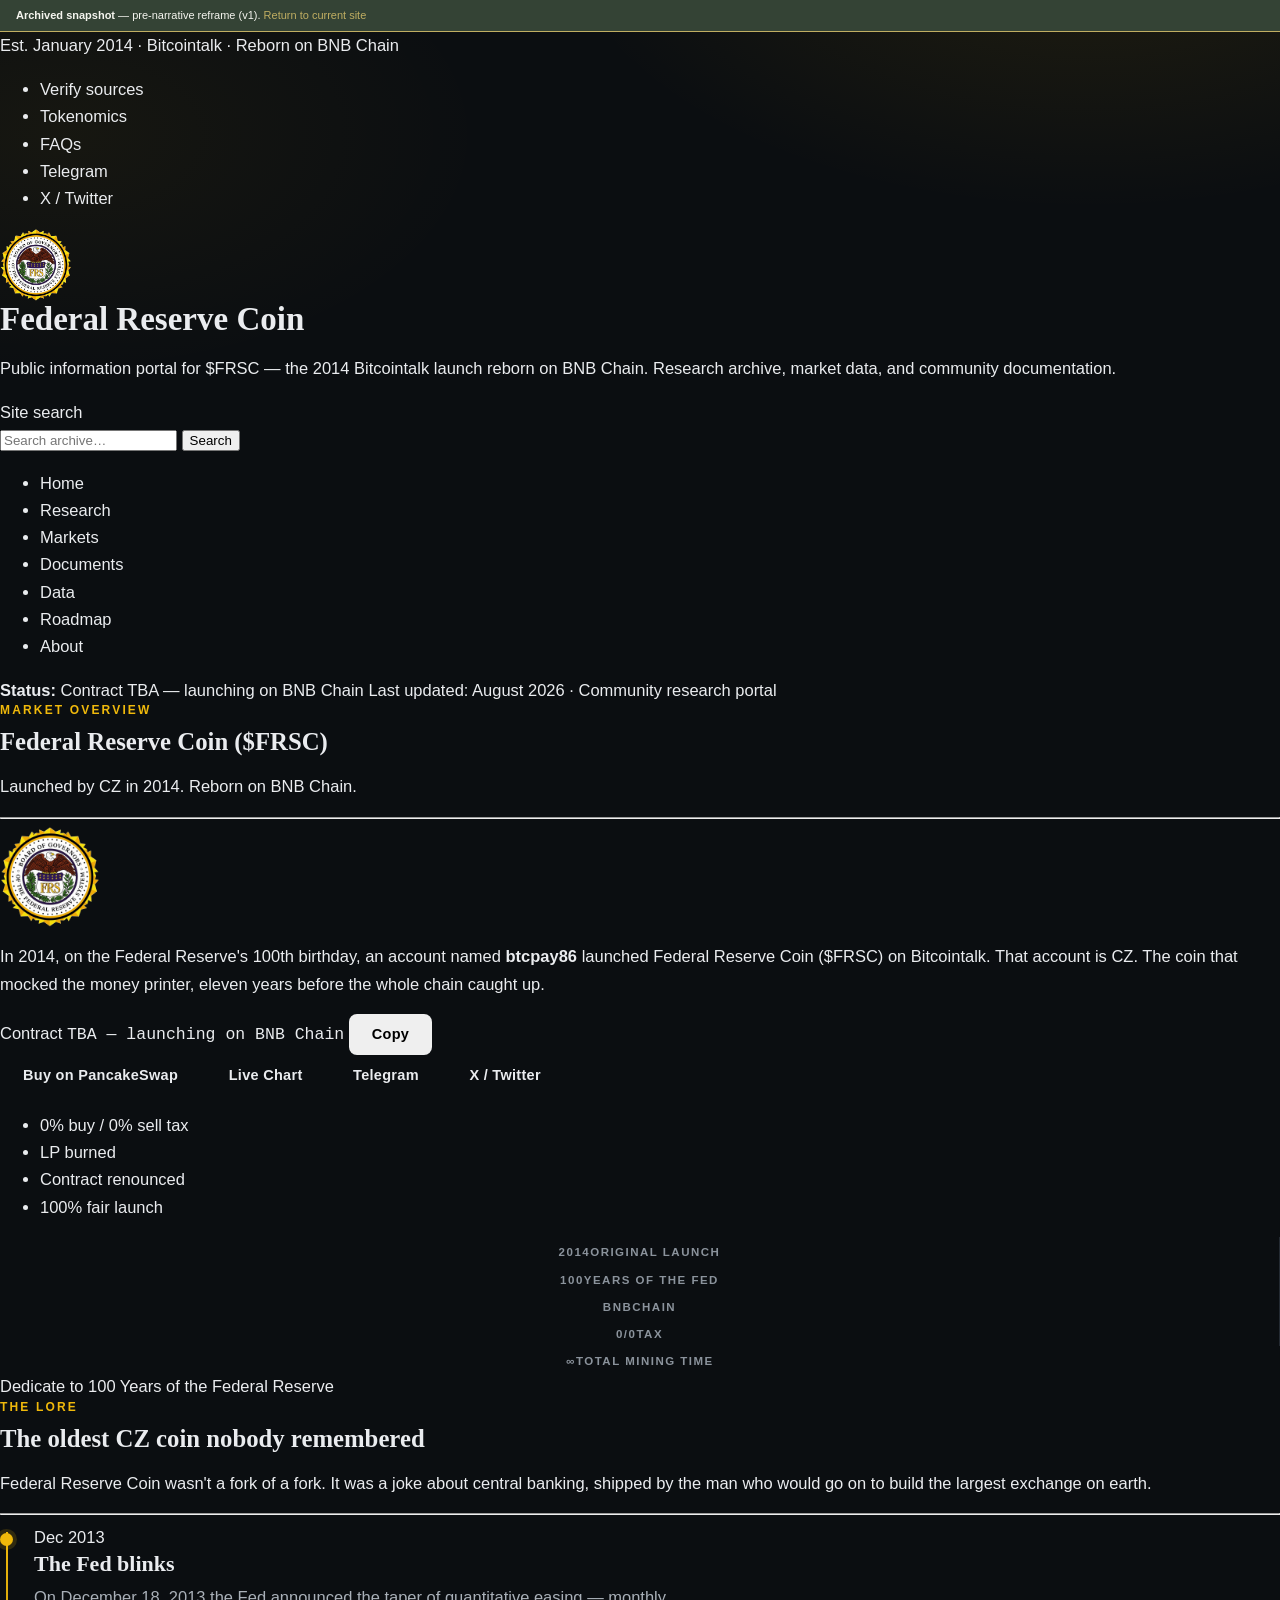
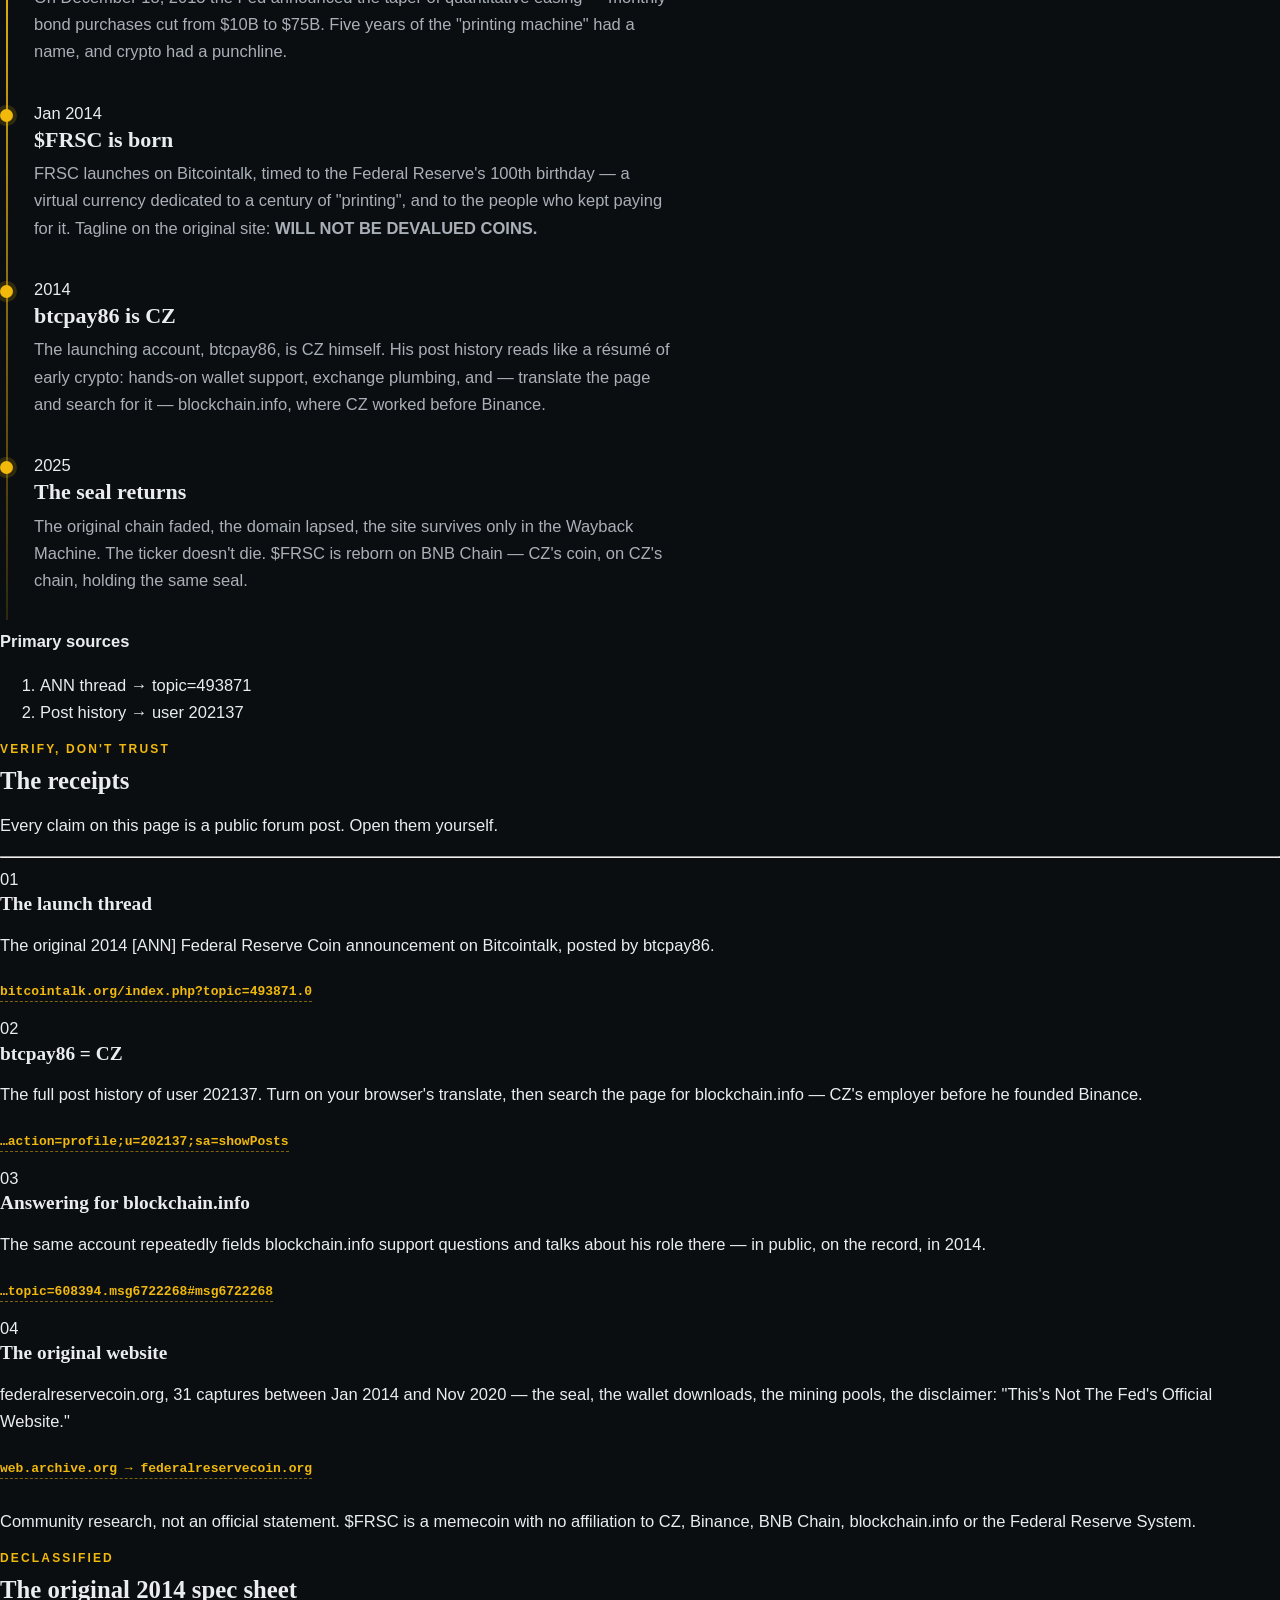
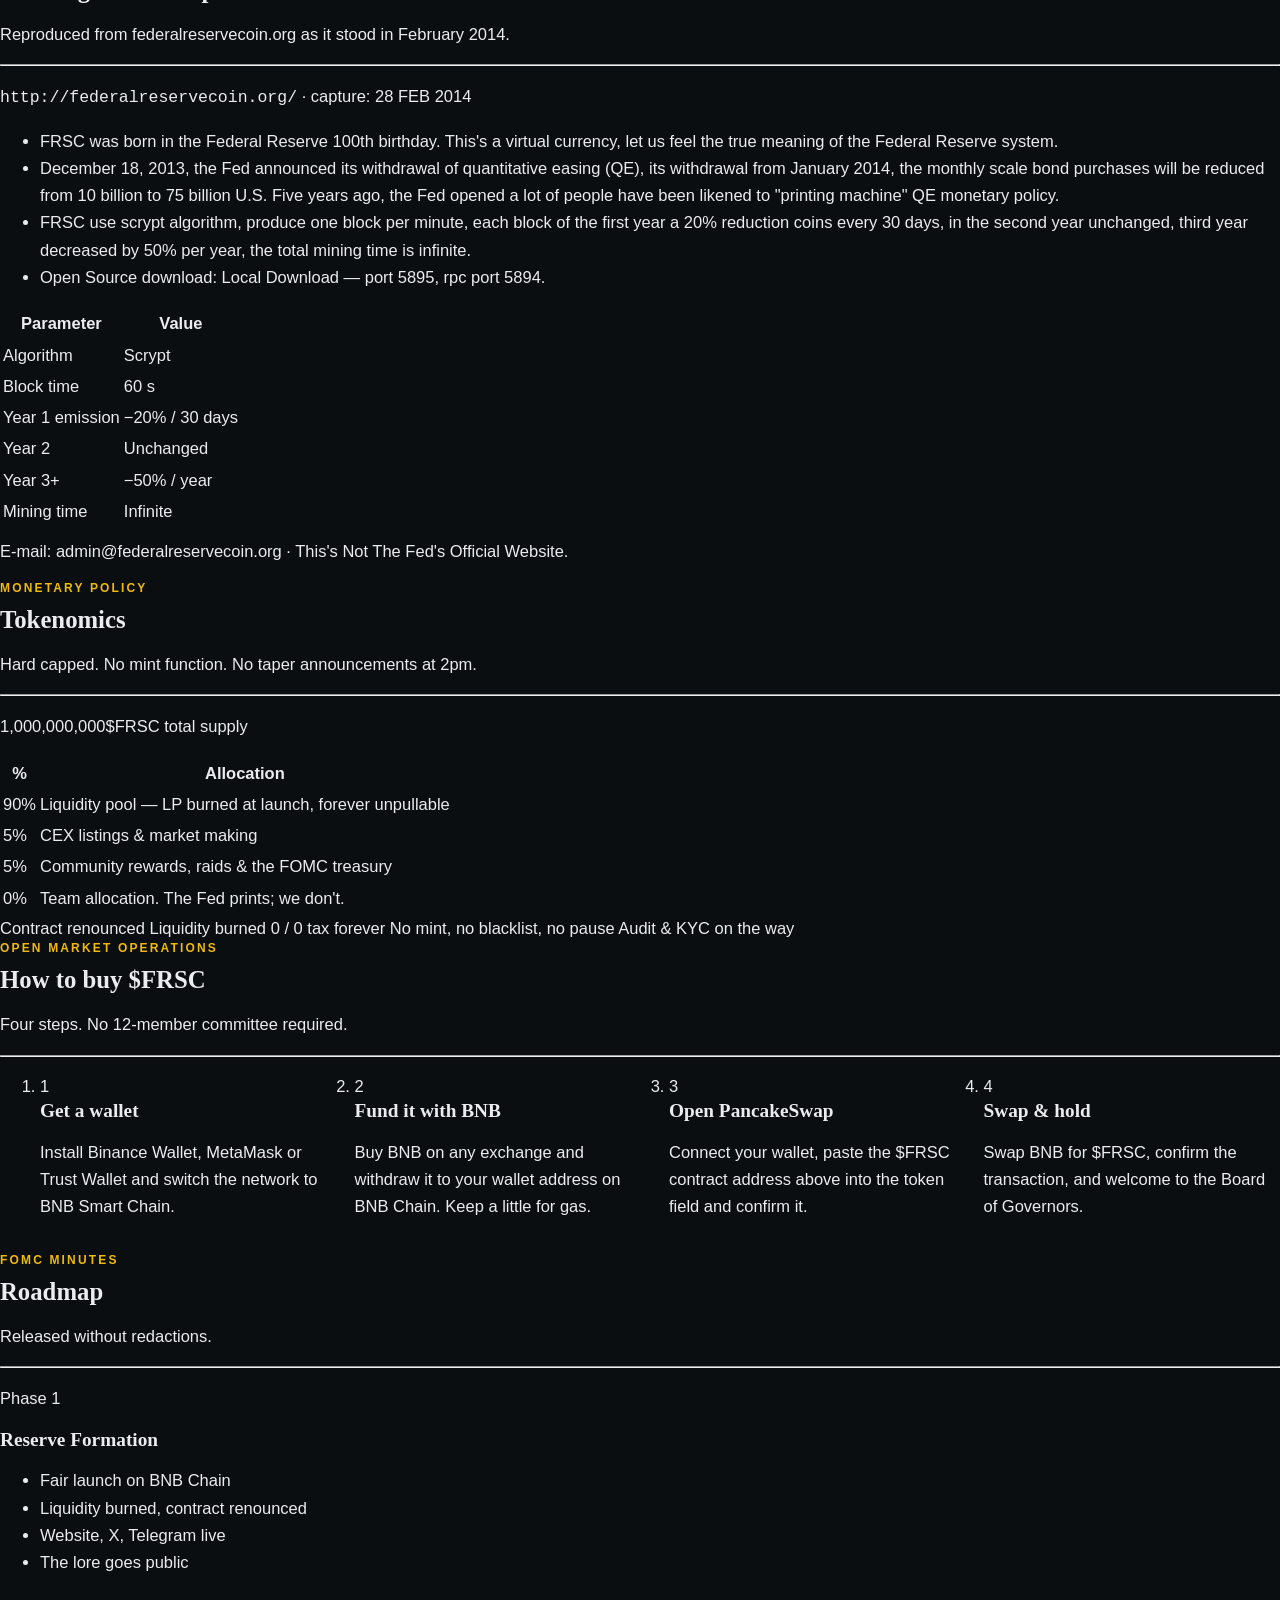
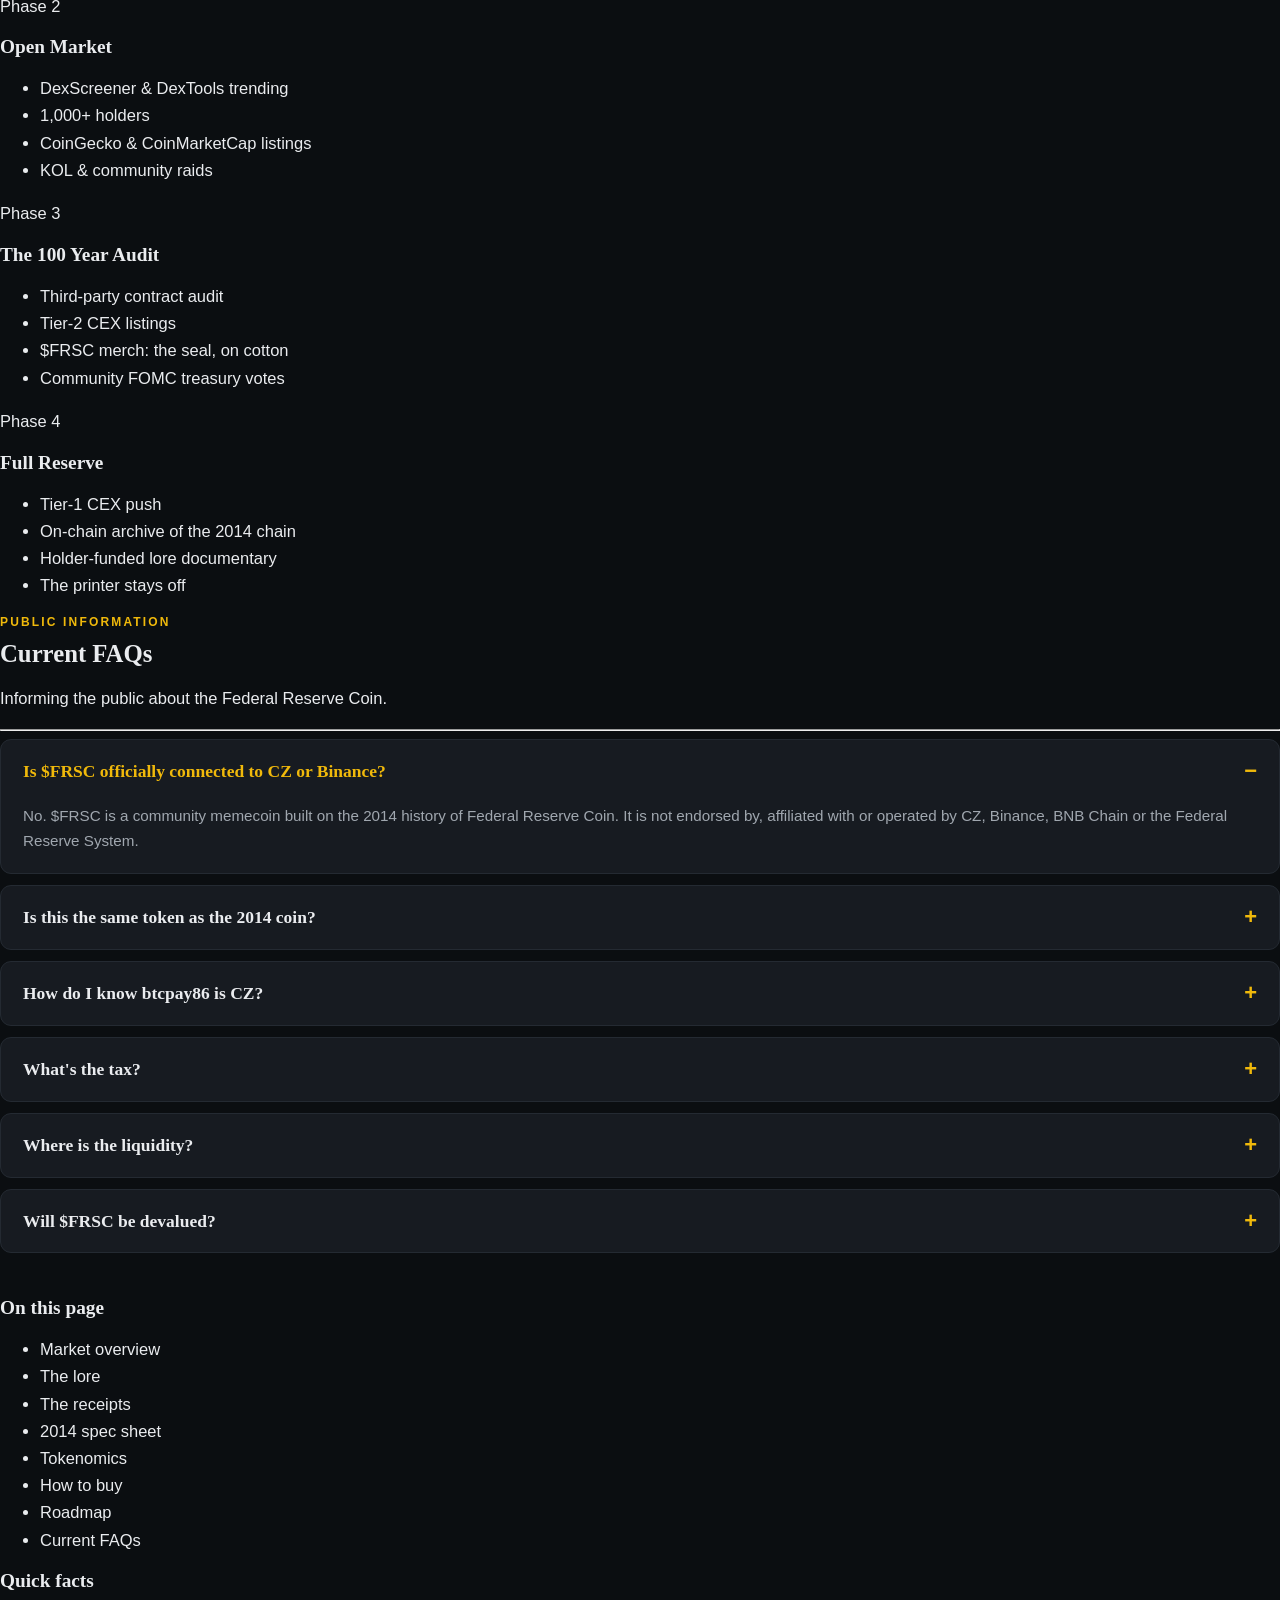
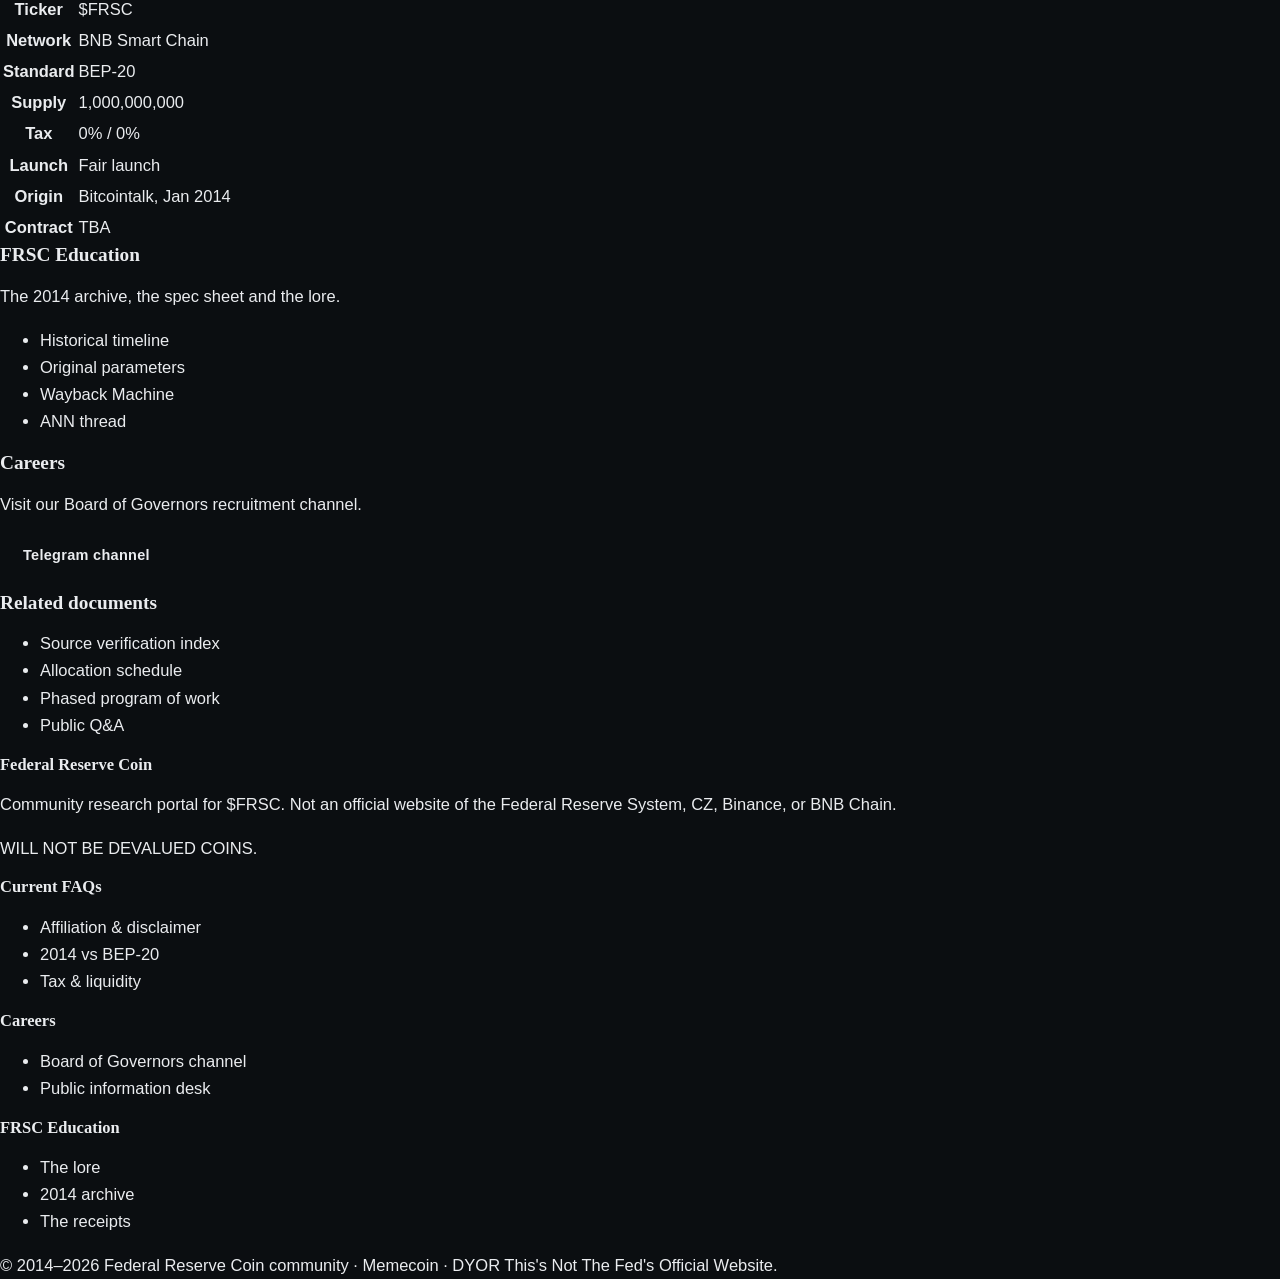
==== commit 967359a0: "v3: adopt the institutional Historical Case File design (light theme, css/js/assets structure) + v1 " ====
--- a/archive/v1-current/index.html
+++ b/archive/v1-current/index.html
@@ -1,372 +1,517 @@
-<!doctype html>
+<!DOCTYPE html>
 <html lang="en">
 <head>
-<meta charset="utf-8">
-<meta name="viewport" content="width=device-width, initial-scale=1">
-<title>Federal Reserve Coin ($FRSC) &mdash; Launched by CZ in 2014. Reborn on BNB Chain.</title>
-<meta name="description" content="Federal Reserve Coin ($FRSC) was launched in 2014 on Bitcointalk by btcpay86 - CZ. Born on the Fed's 100th birthday. Now reborn on BNB Chain.">
-<meta property="og:title" content="Federal Reserve Coin ($FRSC)">
-<meta property="og:description" content="Launched by CZ in 2014. Dedicated to 100 years of the Federal Reserve. Reborn on BNB Chain.">
-<meta property="og:image" content="../../assets/frsc-seal.png">
-<meta name="theme-color" content="#0B0E11">
-<link rel="icon" href="../../assets/frsc-seal.png">
-<link rel="stylesheet" href="styles.css">
+  <meta charset="utf-8" />
+  <meta name="viewport" content="width=device-width, initial-scale=1" />
+  <title>Federal Reserve Coin ($FRSC) — Research Portal</title>
+  <meta name="description" content="Federal Reserve Coin ($FRSC). Launched on Bitcointalk in 2014. Reborn on BNB Chain. Institutional archive and public information portal." />
+  <link rel="stylesheet" href="styles.css" />
+  <link rel="icon" href="seal.png" type="image/png" />
 </head>
 <body>
-
-<!-- top ticker -->
-<div class="ticker" aria-hidden="true">
-  <div class="ticker__track">
-    <span>WILL NOT BE DEVALUED COINS</span><span>&bull;</span>
-    <span>DEDICATED TO 100 YEARS OF THE FEDERAL RESERVE</span><span>&bull;</span>
-    <span>LAUNCHED BY CZ &mdash; 2014</span><span>&bull;</span>
-    <span>NO QE. NO TAPER. NO PRINTER.</span><span>&bull;</span>
-    <span>WILL NOT BE DEVALUED COINS</span><span>&bull;</span>
-    <span>DEDICATED TO 100 YEARS OF THE FEDERAL RESERVE</span><span>&bull;</span>
-    <span>LAUNCHED BY CZ &mdash; 2014</span><span>&bull;</span>
-    <span>NO QE. NO TAPER. NO PRINTER.</span><span>&bull;</span>
+  <div style="background:#344335;color:#F5F5EF;font:11px/1.4 Arial,Helvetica,sans-serif;padding:8px 16px;border-bottom:1px solid #C0AE62;">
+    <strong>Archived snapshot</strong> — pre-narrative reframe (v1). <a href="../../index.html" style="color:#C0AE62;">Return to current site</a>
   </div>
-</div>
-
-<!-- nav -->
-<header class="nav" id="nav">
-  <a class="nav__brand" href="#top">
-    <img src="../../assets/frsc-seal.png" alt="" width="38" height="38">
-    <span>Federal Reserve Coin<small>$FRSC &middot; BNB Chain</small></span>
-  </a>
-  <nav class="nav__links">
-    <a href="#lore">The Lore</a>
-    <a href="#evidence">Evidence</a>
-    <a href="#archive">2014 Archive</a>
-    <a href="#tokenomics">Tokenomics</a>
-    <a href="#buy">How to Buy</a>
-    <a href="#faq">FAQ</a>
-  </nav>
-  <a class="btn btn--gold nav__cta" href="#buy">Buy $FRSC</a>
-  <button class="nav__burger" id="burger" aria-label="Menu" aria-expanded="false"><span></span><span></span><span></span></button>
-</header>
-
-<main id="top">
-
-<!-- hero -->
-<section class="hero">
-  <div class="hero__glow" aria-hidden="true"></div>
-  <div class="hero__grid">
-    <div class="hero__copy reveal">
-      <p class="eyebrow">Est. January 2014 &middot; Bitcointalk &middot; Reborn on BNB Chain</p>
-      <h1>Federal <span class="gold">Reserve</span> Coin</h1>
-      <p class="lead">
-        In 2014, on the Federal Reserve's 100th birthday, an account named
-        <b>btcpay86</b> launched <b>Federal Reserve Coin ($FRSC)</b> on Bitcointalk.
-        That account is <b>CZ</b>. The coin that mocked the money printer,
-        eleven years before the whole chain caught up.
-      </p>
-
-      <div class="ca">
-        <span class="ca__label">Contract</span>
-        <code id="ca">TBA &mdash; launching on BNB Chain</code>
-        <button class="ca__btn" id="copyCa" data-copy="#ca">Copy</button>
-      </div>
-
-      <div class="hero__btns">
-        <a class="btn btn--gold" href="#buy">Buy on PancakeSwap</a>
-        <a class="btn btn--ghost" href="https://dexscreener.com/bsc" target="_blank" rel="noopener" data-link="chart">Live Chart</a>
-        <a class="btn btn--ghost" href="https://t.me/" target="_blank" rel="noopener" data-link="telegram">Telegram</a>
-        <a class="btn btn--ghost" href="https://x.com/" target="_blank" rel="noopener" data-link="x">X / Twitter</a>
-      </div>
-
-      <ul class="hero__mini">
-        <li>0% buy / 0% sell tax</li>
-        <li>LP burned</li>
-        <li>Contract renounced</li>
-        <li>100% fair launch</li>
+
+  <div class="topbar">
+    <div class="wrap">
+      <span>Est. January 2014 · Bitcointalk · Reborn on BNB Chain</span>
+      <ul class="topbar-links">
+        <li><a href="#receipts">Verify sources</a></li>
+        <li><a href="#tokenomics">Tokenomics</a></li>
+        <li><a href="#faq">FAQs</a></li>
+        <li><a href="https://t.me/" target="_blank" rel="noopener noreferrer">Telegram</a></li>
+        <li><a href="https://x.com/" target="_blank" rel="noopener noreferrer">X / Twitter</a></li>
       </ul>
     </div>
-
-    <div class="hero__seal reveal">
-      <div class="seal">
-        <img src="../../assets/frsc-seal.png" alt="Board of Governors of the Federal Reserve System seal" width="440" height="440">
+  </div>
+
+  <header class="site-header">
+    <div class="wrap header-inner">
+      <img class="header-seal" src="seal.png" width="72" height="72" alt="Federal Reserve Coin emblem" />
+      <div class="header-text">
+        <h1>Federal Reserve Coin</h1>
+        <p class="subtitle">Public information portal for $FRSC — the 2014 Bitcointalk launch reborn on BNB Chain. Research archive, market data, and community documentation.</p>
       </div>
-      <p class="seal__cap">DEDICATE TO<br><b>100 YEARS OF THE FEDERAL RESERVE</b></p>
+      <form class="header-search" role="search" action="#" method="get" onsubmit="return false;">
+        <label for="q">Site search</label>
+        <div class="search-row">
+          <input id="q" name="q" type="search" placeholder="Search archive…" />
+          <button type="submit">Search</button>
+        </div>
+      </form>
+    </div>
+  </header>
+
+  <nav class="main-nav" aria-label="Primary">
+    <div class="wrap">
+      <ul>
+        <li><a class="active" href="#home">Home</a></li>
+        <li><a href="#lore">Research</a></li>
+        <li><a href="#tokenomics">Markets</a></li>
+        <li><a href="#spec">Documents</a></li>
+        <li><a href="#buy">Data</a></li>
+        <li><a href="#roadmap">Roadmap</a></li>
+        <li><a href="#faq">About</a></li>
+      </ul>
+    </div>
+  </nav>
+
+  <div class="status-strip">
+    <div class="wrap">
+      <span><strong>Status:</strong> Contract TBA — launching on BNB Chain</span>
+      <span>Last updated: August 2026 · Community research portal</span>
     </div>
   </div>
-</section>
-
-<!-- stat strip -->
-<section class="strip">
-  <div class="strip__in">
-    <div class="stat"><b>2014</b><span>Original launch</span></div>
-    <div class="stat"><b>100</b><span>Years of the Fed</span></div>
-    <div class="stat"><b>BNB</b><span>Chain</span></div>
-    <div class="stat"><b>0<span class="u">/</span>0</b><span>Tax</span></div>
-    <div class="stat"><b>&infin;</b><span>Total mining time</span></div>
-  </div>
-</section>
-
-<!-- lore -->
-<section class="sec" id="lore">
-  <div class="sec__head reveal">
-    <p class="kicker">The Lore</p>
-    <h2>The oldest CZ coin nobody remembered</h2>
-    <p class="sub">
-      Federal Reserve Coin wasn't a fork of a fork. It was a joke about central banking,
-      shipped by the man who would go on to build the largest exchange on earth.
-    </p>
-  </div>
-
-  <ol class="timeline">
-    <li class="reveal">
-      <span class="timeline__year">Dec 2013</span>
-      <h3>The Fed blinks</h3>
-      <p>On December 18, 2013 the Fed announced the taper of quantitative easing &mdash; monthly
-        bond purchases cut from $10B to $75B. Five years of the "printing machine" had a name,
-        and crypto had a punchline.</p>
-    </li>
-    <li class="reveal">
-      <span class="timeline__year">Jan 2014</span>
-      <h3>$FRSC is born</h3>
-      <p>FRSC launches on Bitcointalk, timed to the Federal Reserve's 100th birthday &mdash;
-        a virtual currency dedicated to a century of "printing", and to the people who kept paying for it.
-        Tagline on the original site: <b>WILL NOT BE DEVALUED COINS</b>.</p>
-      <a class="src" href="https://bitcointalk.org/index.php?topic=493871.0" target="_blank" rel="noopener">ANN thread &rarr; topic=493871</a>
-    </li>
-    <li class="reveal">
-      <span class="timeline__year">2014</span>
-      <h3>btcpay86 is CZ</h3>
-      <p>The launching account, <b>btcpay86</b>, is CZ himself. His post history reads like a
-        r&eacute;sum&eacute; of early crypto: hands-on wallet support, exchange plumbing, and &mdash; translate the
-        page and search for it &mdash; <b>blockchain.info</b>, where CZ worked before Binance.</p>
-      <a class="src" href="https://bitcointalk.org/index.php?action=profile;u=202137;sa=showPosts" target="_blank" rel="noopener">Post history &rarr; user 202137</a>
-    </li>
-    <li class="reveal">
-      <span class="timeline__year">2025</span>
-      <h3>The seal returns</h3>
-      <p>The original chain faded, the domain lapsed, the site survives only in the Wayback
-        Machine. The ticker doesn't die. <b>$FRSC is reborn on BNB Chain</b> &mdash; CZ's coin,
-        on CZ's chain, holding the same seal.</p>
-    </li>
-  </ol>
-</section>
-
-<!-- evidence -->
-<section class="sec sec--alt" id="evidence">
-  <div class="sec__head reveal">
-    <p class="kicker">Verify, don't trust</p>
-    <h2>The receipts</h2>
-    <p class="sub">Every claim on this page is a public forum post. Open them yourself.</p>
-  </div>
-
-  <div class="cards">
-    <a class="card reveal" href="https://bitcointalk.org/index.php?topic=493871.0" target="_blank" rel="noopener">
-      <span class="card__n">01</span>
-      <h3>The launch thread</h3>
-      <p>The original 2014 [ANN] Federal Reserve Coin announcement on Bitcointalk, posted by btcpay86.</p>
-      <code>bitcointalk.org/index.php?topic=493871.0</code>
-    </a>
-    <a class="card reveal" href="https://bitcointalk.org/index.php?action=profile;u=202137;sa=showPosts" target="_blank" rel="noopener">
-      <span class="card__n">02</span>
-      <h3>btcpay86 = CZ</h3>
-      <p>The full post history of user 202137. Turn on your browser's translate, then search the page for
-        <b>blockchain.info</b> &mdash; CZ's employer before he founded Binance.</p>
-      <code>...action=profile;u=202137;sa=showPosts</code>
-    </a>
-    <a class="card reveal" href="https://bitcointalk.org/index.php?topic=608394.msg6722268#msg6722268" target="_blank" rel="noopener">
-      <span class="card__n">03</span>
-      <h3>Answering for blockchain.info</h3>
-      <p>The same account repeatedly fields blockchain.info support questions and talks about his
-        role there &mdash; in public, on the record, in 2014.</p>
-      <code>...topic=608394.msg6722268#msg6722268</code>
-    </a>
-    <a class="card reveal" href="https://web.archive.org/web/2014/http://federalreservecoin.org/" target="_blank" rel="noopener">
-      <span class="card__n">04</span>
-      <h3>The original website</h3>
-      <p>federalreservecoin.org, 31 captures between Jan 2014 and Nov 2020 &mdash; the seal, the wallet
-        downloads, the mining pools, the disclaimer: "This's Not The Fed's Official Website."</p>
-      <code>web.archive.org &rarr; federalreservecoin.org</code>
-    </a>
-  </div>
-
-  <p class="note reveal">
-    Community research, not an official statement. $FRSC is a memecoin with no affiliation to
-    CZ, Binance, BNB Chain, blockchain.info or the Federal Reserve System.
-  </p>
-</section>
-
-<!-- archive: original 2014 spec -->
-<section class="sec" id="archive">
-  <div class="sec__head reveal">
-    <p class="kicker">Declassified</p>
-    <h2>The original 2014 spec sheet</h2>
-    <p class="sub">Reproduced from federalreservecoin.org as it stood in February 2014.</p>
-  </div>
-
-  <div class="archive reveal">
-    <div class="archive__bar">
-      <span class="dot"></span><span class="dot"></span><span class="dot"></span>
-      <code>http://federalreservecoin.org/</code>
-      <span class="archive__cap">capture: 28 FEB 2014</span>
+
+  <main class="page" id="home">
+    <div class="wrap layout">
+      <div class="main-col">
+        <!-- Intro -->
+        <section class="section" aria-labelledby="intro-title">
+          <div class="section-head">
+            <p class="kicker">Market overview</p>
+            <h2 id="intro-title">Federal Reserve Coin ($FRSC)</h2>
+            <p class="section-note">Launched by CZ in 2014. Reborn on BNB Chain.</p>
+          </div>
+          <hr class="hr" />
+          <div class="panel">
+            <div class="intro-grid">
+              <img class="intro-seal" src="seal.png" width="100" height="100" alt="FRSC seal" />
+              <div>
+                <p class="intro-lead">In 2014, on the Federal Reserve's 100th birthday, an account named <strong>btcpay86</strong> launched Federal Reserve Coin ($FRSC) on Bitcointalk. That account is CZ. The coin that mocked the money printer, eleven years before the whole chain caught up.</p>
+                <div class="contract-box">
+                  <span class="label">Contract</span>
+                  <code id="contract-address">TBA — launching on BNB Chain</code>
+                  <button type="button" class="btn" id="copy-contract" data-copy="TBA — launching on BNB Chain">Copy</button>
+                </div>
+                <div class="btn-row">
+                  <a class="btn" href="#buy">Buy on PancakeSwap</a>
+                  <a class="btn btn-ghost" href="#buy">Live Chart</a>
+                  <a class="btn btn-ghost" href="https://t.me/" target="_blank" rel="noopener noreferrer">Telegram</a>
+                  <a class="btn btn-ghost" href="https://x.com/" target="_blank" rel="noopener noreferrer">X / Twitter</a>
+                </div>
+                <ul class="pill-list">
+                  <li>0% buy / 0% sell tax</li>
+                  <li>LP burned</li>
+                  <li>Contract renounced</li>
+                  <li>100% fair launch</li>
+                </ul>
+              </div>
+            </div>
+            <div class="stat-row" role="list">
+              <div class="stat" role="listitem"><span class="n">2014</span><span class="l">Original launch</span></div>
+              <div class="stat" role="listitem"><span class="n">100</span><span class="l">Years of the Fed</span></div>
+              <div class="stat" role="listitem"><span class="n">BNB</span><span class="l">Chain</span></div>
+              <div class="stat" role="listitem"><span class="n">0/0</span><span class="l">Tax</span></div>
+              <div class="stat" role="listitem"><span class="n">∞</span><span class="l">Total mining time</span></div>
+            </div>
+            <div class="dedicate">Dedicate to 100 Years of the Federal Reserve</div>
+          </div>
+        </section>
+
+        <!-- Lore -->
+        <section class="section" id="lore" aria-labelledby="lore-title">
+          <div class="section-head">
+            <p class="kicker">The lore</p>
+            <h2 id="lore-title">The oldest CZ coin nobody remembered</h2>
+            <p class="section-note">Federal Reserve Coin wasn't a fork of a fork. It was a joke about central banking, shipped by the man who would go on to build the largest exchange on earth.</p>
+          </div>
+          <hr class="hr" />
+          <div class="panel">
+            <ol class="timeline">
+              <li>
+                <div class="when">Dec 2013</div>
+                <div>
+                  <h3>The Fed blinks</h3>
+                  <p>On December 18, 2013 the Fed announced the taper of quantitative easing — monthly bond purchases cut from $10B to $75B. Five years of the "printing machine" had a name, and crypto had a punchline.</p>
+                </div>
+              </li>
+              <li>
+                <div class="when">Jan 2014</div>
+                <div>
+                  <h3>$FRSC is born</h3>
+                  <p>FRSC launches on Bitcointalk, timed to the Federal Reserve's 100th birthday — a virtual currency dedicated to a century of "printing", and to the people who kept paying for it. Tagline on the original site: <strong>WILL NOT BE DEVALUED COINS.</strong></p>
+                </div>
+              </li>
+              <li>
+                <div class="when">2014</div>
+                <div>
+                  <h3>btcpay86 is CZ</h3>
+                  <p>The launching account, btcpay86, is CZ himself. His post history reads like a résumé of early crypto: hands-on wallet support, exchange plumbing, and — translate the page and search for it — blockchain.info, where CZ worked before Binance.</p>
+                </div>
+              </li>
+              <li>
+                <div class="when">2025</div>
+                <div>
+                  <h3>The seal returns</h3>
+                  <p>The original chain faded, the domain lapsed, the site survives only in the Wayback Machine. The ticker doesn't die. $FRSC is reborn on BNB Chain — CZ's coin, on CZ's chain, holding the same seal.</p>
+                </div>
+              </li>
+            </ol>
+            <div class="source-links">
+              <strong>Primary sources</strong>
+              <ol>
+                <li>ANN thread → <a href="https://bitcointalk.org/index.php?topic=493871.0" target="_blank" rel="noopener noreferrer">topic=493871</a></li>
+                <li>Post history → <a href="https://bitcointalk.org/index.php?action=profile;u=202137;sa=showPosts" target="_blank" rel="noopener noreferrer">user 202137</a></li>
+              </ol>
+            </div>
+          </div>
+        </section>
+
+        <!-- Receipts -->
+        <section class="section" id="receipts" aria-labelledby="receipts-title">
+          <div class="section-head">
+            <p class="kicker">Verify, don't trust</p>
+            <h2 id="receipts-title">The receipts</h2>
+            <p class="section-note">Every claim on this page is a public forum post. Open them yourself.</p>
+          </div>
+          <hr class="hr" />
+          <div class="panel">
+            <article class="receipt">
+              <div class="num">01</div>
+              <div>
+                <h3>The launch thread</h3>
+                <p>The original 2014 [ANN] Federal Reserve Coin announcement on Bitcointalk, posted by btcpay86.</p>
+                <p class="src"><a href="https://bitcointalk.org/index.php?topic=493871.0" target="_blank" rel="noopener noreferrer">bitcointalk.org/index.php?topic=493871.0</a></p>
+              </div>
+            </article>
+            <article class="receipt">
+              <div class="num">02</div>
+              <div>
+                <h3>btcpay86 = CZ</h3>
+                <p>The full post history of user 202137. Turn on your browser's translate, then search the page for blockchain.info — CZ's employer before he founded Binance.</p>
+                <p class="src"><a href="https://bitcointalk.org/index.php?action=profile;u=202137;sa=showPosts" target="_blank" rel="noopener noreferrer">…action=profile;u=202137;sa=showPosts</a></p>
+              </div>
+            </article>
+            <article class="receipt">
+              <div class="num">03</div>
+              <div>
+                <h3>Answering for blockchain.info</h3>
+                <p>The same account repeatedly fields blockchain.info support questions and talks about his role there — in public, on the record, in 2014.</p>
+                <p class="src"><a href="https://bitcointalk.org/index.php?topic=608394.msg6722268#msg6722268" target="_blank" rel="noopener noreferrer">…topic=608394.msg6722268#msg6722268</a></p>
+              </div>
+            </article>
+            <article class="receipt">
+              <div class="num">04</div>
+              <div>
+                <h3>The original website</h3>
+                <p>federalreservecoin.org, 31 captures between Jan 2014 and Nov 2020 — the seal, the wallet downloads, the mining pools, the disclaimer: "This's Not The Fed's Official Website."</p>
+                <p class="src"><a href="https://web.archive.org/web/*/http://federalreservecoin.org/" target="_blank" rel="noopener noreferrer">web.archive.org → federalreservecoin.org</a></p>
+              </div>
+            </article>
+            <p class="disclaimer">Community research, not an official statement. $FRSC is a memecoin with no affiliation to CZ, Binance, BNB Chain, blockchain.info or the Federal Reserve System.</p>
+          </div>
+        </section>
+
+        <!-- Spec sheet -->
+        <section class="section" id="spec" aria-labelledby="spec-title">
+          <div class="section-head">
+            <p class="kicker">Declassified</p>
+            <h2 id="spec-title">The original 2014 spec sheet</h2>
+            <p class="section-note">Reproduced from federalreservecoin.org as it stood in February 2014.</p>
+          </div>
+          <hr class="hr" />
+          <div class="panel">
+            <p class="spec-quote"><code>http://federalreservecoin.org/</code> · capture: 28 FEB 2014</p>
+            <ul class="spec-list">
+              <li>FRSC was born in the Federal Reserve 100th birthday. This's a virtual currency, let us feel the true meaning of the Federal Reserve system.</li>
+              <li>December 18, 2013, the Fed announced its withdrawal of quantitative easing (QE), its withdrawal from January 2014, the monthly scale bond purchases will be reduced from 10 billion to 75 billion U.S. Five years ago, the Fed opened a lot of people have been likened to "printing machine" QE monetary policy.</li>
+              <li>FRSC use scrypt algorithm, produce one block per minute, each block of the first year a 20% reduction coins every 30 days, in the second year unchanged, third year decreased by 50% per year, the total mining time is infinite.</li>
+              <li>Open Source download: Local Download — port 5895, rpc port 5894.</li>
+            </ul>
+            <table class="data">
+              <thead>
+                <tr>
+                  <th>Parameter</th>
+                  <th>Value</th>
+                </tr>
+              </thead>
+              <tbody>
+                <tr><td>Algorithm</td><td>Scrypt</td></tr>
+                <tr><td>Block time</td><td>60 s</td></tr>
+                <tr><td>Year 1 emission</td><td>−20% / 30 days</td></tr>
+                <tr><td>Year 2</td><td>Unchanged</td></tr>
+                <tr><td>Year 3+</td><td>−50% / year</td></tr>
+                <tr><td>Mining time</td><td>Infinite</td></tr>
+              </tbody>
+            </table>
+            <p class="meta" style="margin-top:10px;">E-mail: admin@federalreservecoin.org · This's Not The Fed's Official Website.</p>
+          </div>
+        </section>
+
+        <!-- Tokenomics -->
+        <section class="section" id="tokenomics" aria-labelledby="tokenomics-title">
+          <div class="section-head">
+            <p class="kicker">Monetary policy</p>
+            <h2 id="tokenomics-title">Tokenomics</h2>
+            <p class="section-note">Hard capped. No mint function. No taper announcements at 2pm.</p>
+          </div>
+          <hr class="hr" />
+          <div class="panel">
+            <p class="supply-callout">1,000,000,000<span>$FRSC total supply</span></p>
+            <table class="data alloc-table">
+              <thead>
+                <tr>
+                  <th>%</th>
+                  <th>Allocation</th>
+                </tr>
+              </thead>
+              <tbody>
+                <tr><td>90%</td><td>Liquidity pool — LP burned at launch, forever unpullable</td></tr>
+                <tr><td>5%</td><td>CEX listings &amp; market making</td></tr>
+                <tr><td>5%</td><td>Community rewards, raids &amp; the FOMC treasury</td></tr>
+                <tr><td>0%</td><td>Team allocation. The Fed prints; we don't.</td></tr>
+              </tbody>
+            </table>
+            <div class="badge-row">
+              <span>Contract renounced</span>
+              <span>Liquidity burned</span>
+              <span>0 / 0 tax forever</span>
+              <span>No mint, no blacklist, no pause</span>
+              <span>Audit &amp; KYC on the way</span>
+            </div>
+          </div>
+        </section>
+
+        <!-- How to buy -->
+        <section class="section" id="buy" aria-labelledby="buy-title">
+          <div class="section-head">
+            <p class="kicker">Open market operations</p>
+            <h2 id="buy-title">How to buy $FRSC</h2>
+            <p class="section-note">Four steps. No 12-member committee required.</p>
+          </div>
+          <hr class="hr" />
+          <div class="panel">
+            <ol class="steps">
+              <li>
+                <div class="step-n">1</div>
+                <div>
+                  <h3>Get a wallet</h3>
+                  <p>Install Binance Wallet, MetaMask or Trust Wallet and switch the network to BNB Smart Chain.</p>
+                </div>
+              </li>
+              <li>
+                <div class="step-n">2</div>
+                <div>
+                  <h3>Fund it with BNB</h3>
+                  <p>Buy BNB on any exchange and withdraw it to your wallet address on BNB Chain. Keep a little for gas.</p>
+                </div>
+              </li>
+              <li>
+                <div class="step-n">3</div>
+                <div>
+                  <h3>Open PancakeSwap</h3>
+                  <p>Connect your wallet, paste the $FRSC contract address above into the token field and confirm it.</p>
+                </div>
+              </li>
+              <li>
+                <div class="step-n">4</div>
+                <div>
+                  <h3>Swap &amp; hold</h3>
+                  <p>Swap BNB for $FRSC, confirm the transaction, and welcome to the Board of Governors.</p>
+                </div>
+              </li>
+            </ol>
+          </div>
+        </section>
+
+        <!-- Roadmap -->
+        <section class="section" id="roadmap" aria-labelledby="roadmap-title">
+          <div class="section-head">
+            <p class="kicker">FOMC minutes</p>
+            <h2 id="roadmap-title">Roadmap</h2>
+            <p class="section-note">Released without redactions.</p>
+          </div>
+          <hr class="hr" />
+          <div class="phases">
+            <div class="phase">
+              <p class="phase-label">Phase 1</p>
+              <h3>Reserve Formation</h3>
+              <ul>
+                <li>Fair launch on BNB Chain</li>
+                <li>Liquidity burned, contract renounced</li>
+                <li>Website, X, Telegram live</li>
+                <li>The lore goes public</li>
+              </ul>
+            </div>
+            <div class="phase">
+              <p class="phase-label">Phase 2</p>
+              <h3>Open Market</h3>
+              <ul>
+                <li>DexScreener &amp; DexTools trending</li>
+                <li>1,000+ holders</li>
+                <li>CoinGecko &amp; CoinMarketCap listings</li>
+                <li>KOL &amp; community raids</li>
+              </ul>
+            </div>
+            <div class="phase">
+              <p class="phase-label">Phase 3</p>
+              <h3>The 100 Year Audit</h3>
+              <ul>
+                <li>Third-party contract audit</li>
+                <li>Tier-2 CEX listings</li>
+                <li>$FRSC merch: the seal, on cotton</li>
+                <li>Community FOMC treasury votes</li>
+              </ul>
+            </div>
+            <div class="phase">
+              <p class="phase-label">Phase 4</p>
+              <h3>Full Reserve</h3>
+              <ul>
+                <li>Tier-1 CEX push</li>
+                <li>On-chain archive of the 2014 chain</li>
+                <li>Holder-funded lore documentary</li>
+                <li>The printer stays off</li>
+              </ul>
+            </div>
+          </div>
+        </section>
+
+        <!-- FAQ -->
+        <section class="section" id="faq" aria-labelledby="faq-title">
+          <div class="section-head">
+            <p class="kicker">Public information</p>
+            <h2 id="faq-title">Current FAQs</h2>
+            <p class="section-note">Informing the public about the Federal Reserve Coin.</p>
+          </div>
+          <hr class="hr" />
+          <div class="panel faq">
+            <details open>
+              <summary>Is $FRSC officially connected to CZ or Binance?</summary>
+              <p>No. $FRSC is a community memecoin built on the 2014 history of Federal Reserve Coin. It is not endorsed by, affiliated with or operated by CZ, Binance, BNB Chain or the Federal Reserve System.</p>
+            </details>
+            <details>
+              <summary>Is this the same token as the 2014 coin?</summary>
+              <p>No. The 2014 FRSC was a standalone scrypt proof-of-work chain. This is a BEP-20 token on BNB Chain that revives the ticker, the seal and the story. The original chain is no longer maintained.</p>
+            </details>
+            <details>
+              <summary>How do I know btcpay86 is CZ?</summary>
+              <p>Read the account's public post history yourself — it's linked in The receipts. Translate the page, then search for blockchain.info: the account answers support questions for blockchain.info and discusses working there, which matches CZ's role before Binance. Draw your own conclusion.</p>
+            </details>
+            <details>
+              <summary>What's the tax?</summary>
+              <p>0% on buys, 0% on sells. Permanently. There is no mint function, no blacklist and no pause switch.</p>
+            </details>
+            <details>
+              <summary>Where is the liquidity?</summary>
+              <p>Burned at launch. The LP tokens are sent to the dead address, so the pool cannot be pulled.</p>
+            </details>
+            <details>
+              <summary>Will $FRSC be devalued?</summary>
+              <p>Per the 2014 homepage, in capitals, across the seal: WILL NOT BE DEVALUED COINS.</p>
+            </details>
+          </div>
+        </section>
+      </div>
+
+      <!-- Sidebar -->
+      <aside class="side-col" aria-label="Secondary information">
+        <div class="side-block">
+          <h3>On this page</h3>
+          <ul class="side-nav-list">
+            <li><a href="#home">Market overview</a></li>
+            <li><a href="#lore">The lore</a></li>
+            <li><a href="#receipts">The receipts</a></li>
+            <li><a href="#spec">2014 spec sheet</a></li>
+            <li><a href="#tokenomics">Tokenomics</a></li>
+            <li><a href="#buy">How to buy</a></li>
+            <li><a href="#roadmap">Roadmap</a></li>
+            <li><a href="#faq">Current FAQs</a></li>
+          </ul>
+        </div>
+
+        <div class="side-block">
+          <h3>Quick facts</h3>
+          <div class="body">
+            <table class="quick-facts">
+              <tr><th>Ticker</th><td>$FRSC</td></tr>
+              <tr><th>Network</th><td>BNB Smart Chain</td></tr>
+              <tr><th>Standard</th><td>BEP-20</td></tr>
+              <tr><th>Supply</th><td>1,000,000,000</td></tr>
+              <tr><th>Tax</th><td>0% / 0%</td></tr>
+              <tr><th>Launch</th><td>Fair launch</td></tr>
+              <tr><th>Origin</th><td>Bitcointalk, Jan 2014</td></tr>
+              <tr><th>Contract</th><td>TBA</td></tr>
+            </table>
+          </div>
+        </div>
+
+        <div class="side-block">
+          <h3>FRSC Education</h3>
+          <div class="body">
+            <p>The 2014 archive, the spec sheet and the lore.</p>
+            <ul>
+              <li><a href="#lore">Historical timeline</a></li>
+              <li><a href="#spec">Original parameters</a></li>
+              <li><a href="https://web.archive.org/web/*/http://federalreservecoin.org/" target="_blank" rel="noopener noreferrer">Wayback Machine</a></li>
+              <li><a href="https://bitcointalk.org/index.php?topic=493871.0" target="_blank" rel="noopener noreferrer">ANN thread</a></li>
+            </ul>
+          </div>
+        </div>
+
+        <div class="side-block">
+          <h3>Careers</h3>
+          <div class="body">
+            <p>Visit our Board of Governors recruitment channel.</p>
+            <p><a class="btn" href="https://t.me/" target="_blank" rel="noopener noreferrer">Telegram channel</a></p>
+          </div>
+        </div>
+
+        <div class="side-block">
+          <h3>Related documents</h3>
+          <div class="body">
+            <ul>
+              <li><a href="#receipts">Source verification index</a></li>
+              <li><a href="#tokenomics">Allocation schedule</a></li>
+              <li><a href="#roadmap">Phased program of work</a></li>
+              <li><a href="#faq">Public Q&amp;A</a></li>
+            </ul>
+          </div>
+        </div>
+      </aside>
     </div>
-    <div class="archive__body">
-      <ul class="oldlist">
-        <li>FRSC was born in the Federal Reserve 100th birthday. This's a virtual currency, let us feel the true meaning of the Federal Reserve system.</li>
-        <li>December 18, 2013, the Fed announced its withdrawal of quantitative easing (QE), its withdrawal from January 2014, the monthly scale bond purchases will be reduced from 10 billion to 75 billion U.S. Five years ago, the Fed opened a lot of people have been likened to "printing machine" QE monetary policy.</li>
-        <li>FRSC use <b>scrypt</b> algorithm, produce one block per minute, each block of the first year a 20% reduction coins every 30 days, in the second year unchanged, third year decreased by 50% per year, the total mining time is <b>infinite</b>.</li>
-        <li>Open Source download: Local Download &mdash; port <b>5895</b>, rpc port <b>5894</b>.</li>
-      </ul>
-      <div class="archive__meta">
-        <div><span>Algorithm</span><b>Scrypt</b></div>
-        <div><span>Block time</span><b>60 s</b></div>
-        <div><span>Year 1 emission</span><b>&minus;20% / 30 days</b></div>
-        <div><span>Year 2</span><b>Unchanged</b></div>
-        <div><span>Year 3+</span><b>&minus;50% / year</b></div>
-        <div><span>Mining time</span><b>Infinite</b></div>
+  </main>
+
+  <footer class="site-footer">
+    <div class="wrap">
+      <div class="footer-grid">
+        <div>
+          <h4>Federal Reserve Coin</h4>
+          <p>Community research portal for $FRSC. Not an official website of the Federal Reserve System, CZ, Binance, or BNB Chain.</p>
+          <p>WILL NOT BE DEVALUED COINS.</p>
+        </div>
+        <div>
+          <h4>Current FAQs</h4>
+          <ul>
+            <li><a href="#faq">Affiliation &amp; disclaimer</a></li>
+            <li><a href="#faq">2014 vs BEP-20</a></li>
+            <li><a href="#faq">Tax &amp; liquidity</a></li>
+          </ul>
+        </div>
+        <div>
+          <h4>Careers</h4>
+          <ul>
+            <li><a href="https://t.me/" target="_blank" rel="noopener noreferrer">Board of Governors channel</a></li>
+            <li><a href="https://x.com/" target="_blank" rel="noopener noreferrer">Public information desk</a></li>
+          </ul>
+        </div>
+        <div>
+          <h4>FRSC Education</h4>
+          <ul>
+            <li><a href="#lore">The lore</a></li>
+            <li><a href="#spec">2014 archive</a></li>
+            <li><a href="#receipts">The receipts</a></li>
+          </ul>
+        </div>
       </div>
-      <p class="archive__foot">E-mail: admin@federalreservecoin.org &middot; <i>This's Not The Fed's Official Website.</i></p>
-    </div>
-  </div>
-</section>
-
-<!-- tokenomics -->
-<section class="sec sec--alt" id="tokenomics">
-  <div class="sec__head reveal">
-    <p class="kicker">Monetary policy</p>
-    <h2>Tokenomics</h2>
-    <p class="sub">Hard capped. No mint function. No taper announcements at 2pm.</p>
-  </div>
-
-  <div class="tok">
-    <div class="tok__chart reveal" role="img" aria-label="Supply distribution: 90% liquidity, 5% CEX and market making, 5% community">
-      <svg viewBox="0 0 200 200">
-        <circle class="ring ring--bg" cx="100" cy="100" r="76"/>
-        <circle class="ring ring--a" cx="100" cy="100" r="76"/>
-        <circle class="ring ring--b" cx="100" cy="100" r="76"/>
-        <circle class="ring ring--c" cx="100" cy="100" r="76"/>
-      </svg>
-      <div class="tok__center"><b>1,000,000,000</b><span>$FRSC total supply</span></div>
-    </div>
-    <ul class="tok__legend">
-      <li class="reveal"><i style="--c:#F0B90B"></i><b>90%</b> Liquidity pool &mdash; LP burned at launch, forever unpullable</li>
-      <li class="reveal"><i style="--c:#8A6104"></i><b>5%</b> CEX listings &amp; market making</li>
-      <li class="reveal"><i style="--c:#3A4149"></i><b>5%</b> Community rewards, raids &amp; the FOMC treasury</li>
-      <li class="reveal"><i style="--c:#1E2329"></i><b>0%</b> Team allocation. The Fed prints; we don't.</li>
-    </ul>
-  </div>
-
-  <div class="pills">
-    <span class="pill reveal">Contract renounced</span>
-    <span class="pill reveal">Liquidity burned</span>
-    <span class="pill reveal">0 / 0 tax forever</span>
-    <span class="pill reveal">No mint, no blacklist, no pause</span>
-    <span class="pill reveal">Audit &amp; KYC on the way</span>
-  </div>
-</section>
-
-<!-- how to buy -->
-<section class="sec" id="buy">
-  <div class="sec__head reveal">
-    <p class="kicker">Open market operations</p>
-    <h2>How to buy $FRSC</h2>
-    <p class="sub">Four steps. No 12-member committee required.</p>
-  </div>
-
-  <div class="steps">
-    <div class="step reveal"><span>1</span><h3>Get a wallet</h3><p>Install Binance Wallet, MetaMask or Trust Wallet and switch the network to <b>BNB Smart Chain</b>.</p></div>
-    <div class="step reveal"><span>2</span><h3>Fund it with BNB</h3><p>Buy BNB on any exchange and withdraw it to your wallet address on BNB Chain. Keep a little for gas.</p></div>
-    <div class="step reveal"><span>3</span><h3>Open PancakeSwap</h3><p>Connect your wallet, paste the $FRSC contract address above into the token field and confirm it.</p></div>
-    <div class="step reveal"><span>4</span><h3>Swap &amp; hold</h3><p>Swap BNB for $FRSC, confirm the transaction, and welcome to the Board of Governors.</p></div>
-  </div>
-
-  <div class="cta reveal" id="chart">
-    <div>
-      <h3>Ready to join the Board?</h3>
-      <p>Trade $FRSC on BNB Chain &mdash; 0% tax, burned liquidity, renounced contract.</p>
-    </div>
-    <div class="cta__btns">
-      <a class="btn btn--gold" href="https://pancakeswap.finance/" target="_blank" rel="noopener" data-link="swap">Buy on PancakeSwap</a>
-      <a class="btn btn--ghost" href="https://dexscreener.com/bsc" target="_blank" rel="noopener" data-link="chart">DexScreener</a>
-    </div>
-  </div>
-</section>
-
-<!-- roadmap -->
-<section class="sec sec--alt" id="roadmap">
-  <div class="sec__head reveal">
-    <p class="kicker">FOMC minutes</p>
-    <h2>Roadmap</h2>
-    <p class="sub">Released without redactions.</p>
-  </div>
-  <div class="road">
-    <div class="road__item reveal"><span class="road__ph">Phase 1</span><h3>Reserve Formation</h3><ul><li>Fair launch on BNB Chain</li><li>Liquidity burned, contract renounced</li><li>Website, X, Telegram live</li><li>The lore goes public</li></ul></div>
-    <div class="road__item reveal"><span class="road__ph">Phase 2</span><h3>Open Market</h3><ul><li>DexScreener &amp; DexTools trending</li><li>1,000+ holders</li><li>CoinGecko &amp; CoinMarketCap listings</li><li>KOL &amp; community raids</li></ul></div>
-    <div class="road__item reveal"><span class="road__ph">Phase 3</span><h3>The 100 Year Audit</h3><ul><li>Third-party contract audit</li><li>Tier-2 CEX listings</li><li>$FRSC merch: the seal, on cotton</li><li>Community FOMC treasury votes</li></ul></div>
-    <div class="road__item reveal"><span class="road__ph">Phase 4</span><h3>Full Reserve</h3><ul><li>Tier-1 CEX push</li><li>On-chain archive of the 2014 chain</li><li>Holder-funded lore documentary</li><li>The printer stays off</li></ul></div>
-  </div>
-</section>
-
-<!-- faq -->
-<section class="sec" id="faq">
-  <div class="sec__head reveal">
-    <p class="kicker">Public information</p>
-    <h2>Current FAQs</h2>
-  </div>
-
-  <div class="faq">
-    <details class="reveal" open><summary>Is $FRSC officially connected to CZ or Binance?</summary>
-      <p>No. $FRSC is a community memecoin built on the 2014 history of Federal Reserve Coin. It is not
-      endorsed by, affiliated with or operated by CZ, Binance, BNB Chain or the Federal Reserve System.</p></details>
-    <details class="reveal"><summary>Is this the same token as the 2014 coin?</summary>
-      <p>No. The 2014 FRSC was a standalone scrypt proof-of-work chain. This is a BEP-20 token on BNB Chain
-      that revives the ticker, the seal and the story. The original chain is no longer maintained.</p></details>
-    <details class="reveal"><summary>How do I know btcpay86 is CZ?</summary>
-      <p>Read the account's public post history yourself &mdash; it's linked in <a href="#evidence">The receipts</a>.
-      Translate the page, then search for <b>blockchain.info</b>: the account answers support questions for
-      blockchain.info and discusses working there, which matches CZ's role before Binance. Draw your own conclusion.</p></details>
-    <details class="reveal"><summary>What's the tax?</summary>
-      <p>0% on buys, 0% on sells. Permanently. There is no mint function, no blacklist and no pause switch.</p></details>
-    <details class="reveal"><summary>Where is the liquidity?</summary>
-      <p>Burned at launch. The LP tokens are sent to the dead address, so the pool cannot be pulled.</p></details>
-    <details class="reveal"><summary>Will $FRSC be devalued?</summary>
-      <p>Per the 2014 homepage, in capitals, across the seal: <b>WILL NOT BE DEVALUED COINS</b>.</p></details>
-  </div>
-
-  <div class="oldcards">
-    <a class="oldcard reveal" href="#faq"><h4><i>Current</i> FAQs</h4><p>Informing the public about the Federal Reserve Coin.</p></a>
-    <a class="oldcard reveal" href="https://t.me/" target="_blank" rel="noopener" data-link="telegram"><h4>Careers</h4><p>Visit our Board of Governors recruitment channel.</p></a>
-    <a class="oldcard reveal" href="#archive"><h4>FRSC Education</h4><p>The 2014 archive, the spec sheet and the lore.</p></a>
-  </div>
-</section>
-
-</main>
-
-<!-- footer -->
-<footer class="foot">
-  <div class="foot__top">
-    <div class="foot__brand">
-      <img src="../../assets/frsc-seal.png" alt="" width="72" height="72">
-      <div>
-        <b>Federal Reserve Coin</b>
-        <span>$FRSC &middot; BNB Smart Chain &middot; Est. 2014</span>
+      <div class="footer-bottom">
+        <span>© 2014–2026 Federal Reserve Coin community · Memecoin · DYOR</span>
+        <span>This's Not The Fed's Official Website.</span>
       </div>
     </div>
-    <nav class="foot__cols">
-      <div><h5>Coin</h5><a href="#lore">The Lore</a><a href="#tokenomics">Tokenomics</a><a href="#roadmap">Roadmap</a><a href="#buy">How to Buy</a></div>
-      <div><h5>Archive</h5><a href="#archive">2014 Spec</a><a href="https://web.archive.org/web/2014/http://federalreservecoin.org/" target="_blank" rel="noopener">Wayback Capture</a><a href="https://bitcointalk.org/index.php?topic=493871.0" target="_blank" rel="noopener">Launch Thread</a></div>
-      <div><h5>Community</h5><a href="https://x.com/" target="_blank" rel="noopener" data-link="x">X / Twitter</a><a href="https://t.me/" target="_blank" rel="noopener" data-link="telegram">Telegram</a><a href="https://dexscreener.com/bsc" target="_blank" rel="noopener" data-link="chart">Chart</a></div>
-      <div><h5>Legal</h5><a href="#disclaimer">Disclaimer</a><a href="#faq">FAQ</a><a href="#evidence">Sources</a></div>
-    </nav>
-  </div>
-
-  <p class="foot__seal" id="disclaimer">This Is Not The Fed's Official Website.</p>
-  <p class="foot__legal">
-    $FRSC is a memecoin created for entertainment and community purposes. It has no intrinsic value,
-    no expectation of financial return, and no affiliation with the Board of Governors of the Federal
-    Reserve System, CZ, Binance, BNB Chain or blockchain.info. Historical claims on this page link to
-    public Bitcointalk posts and are presented as community research. Nothing here is financial advice &mdash;
-    crypto assets are volatile and you can lose everything. Do your own research.
-  </p>
-  <p class="foot__copy">&copy; <span id="year">2025</span> Federal Reserve Coin community &middot; Reborn on BNB Chain</p>
-</footer>
-
-<script src="app.js"></script>
+  </footer>
+
+  <script src="main.js"></script>
 </body>
 </html>
